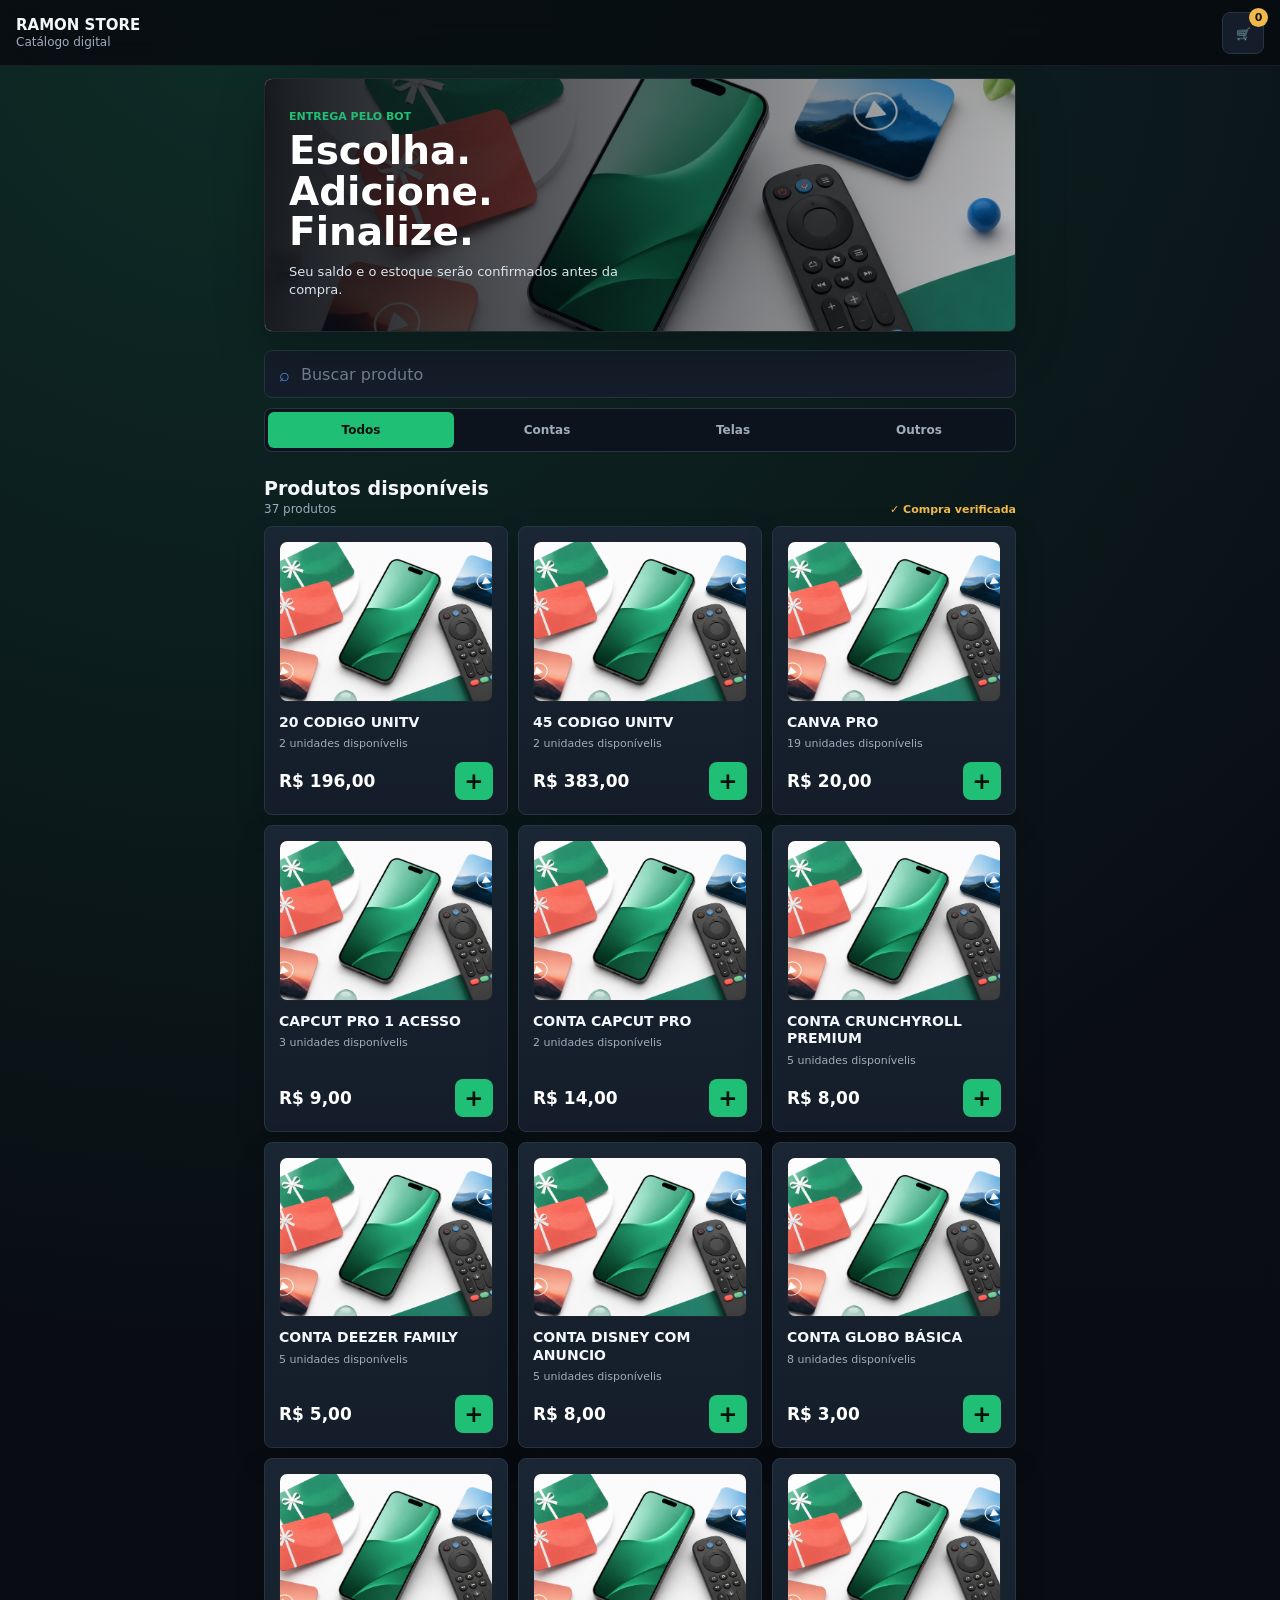
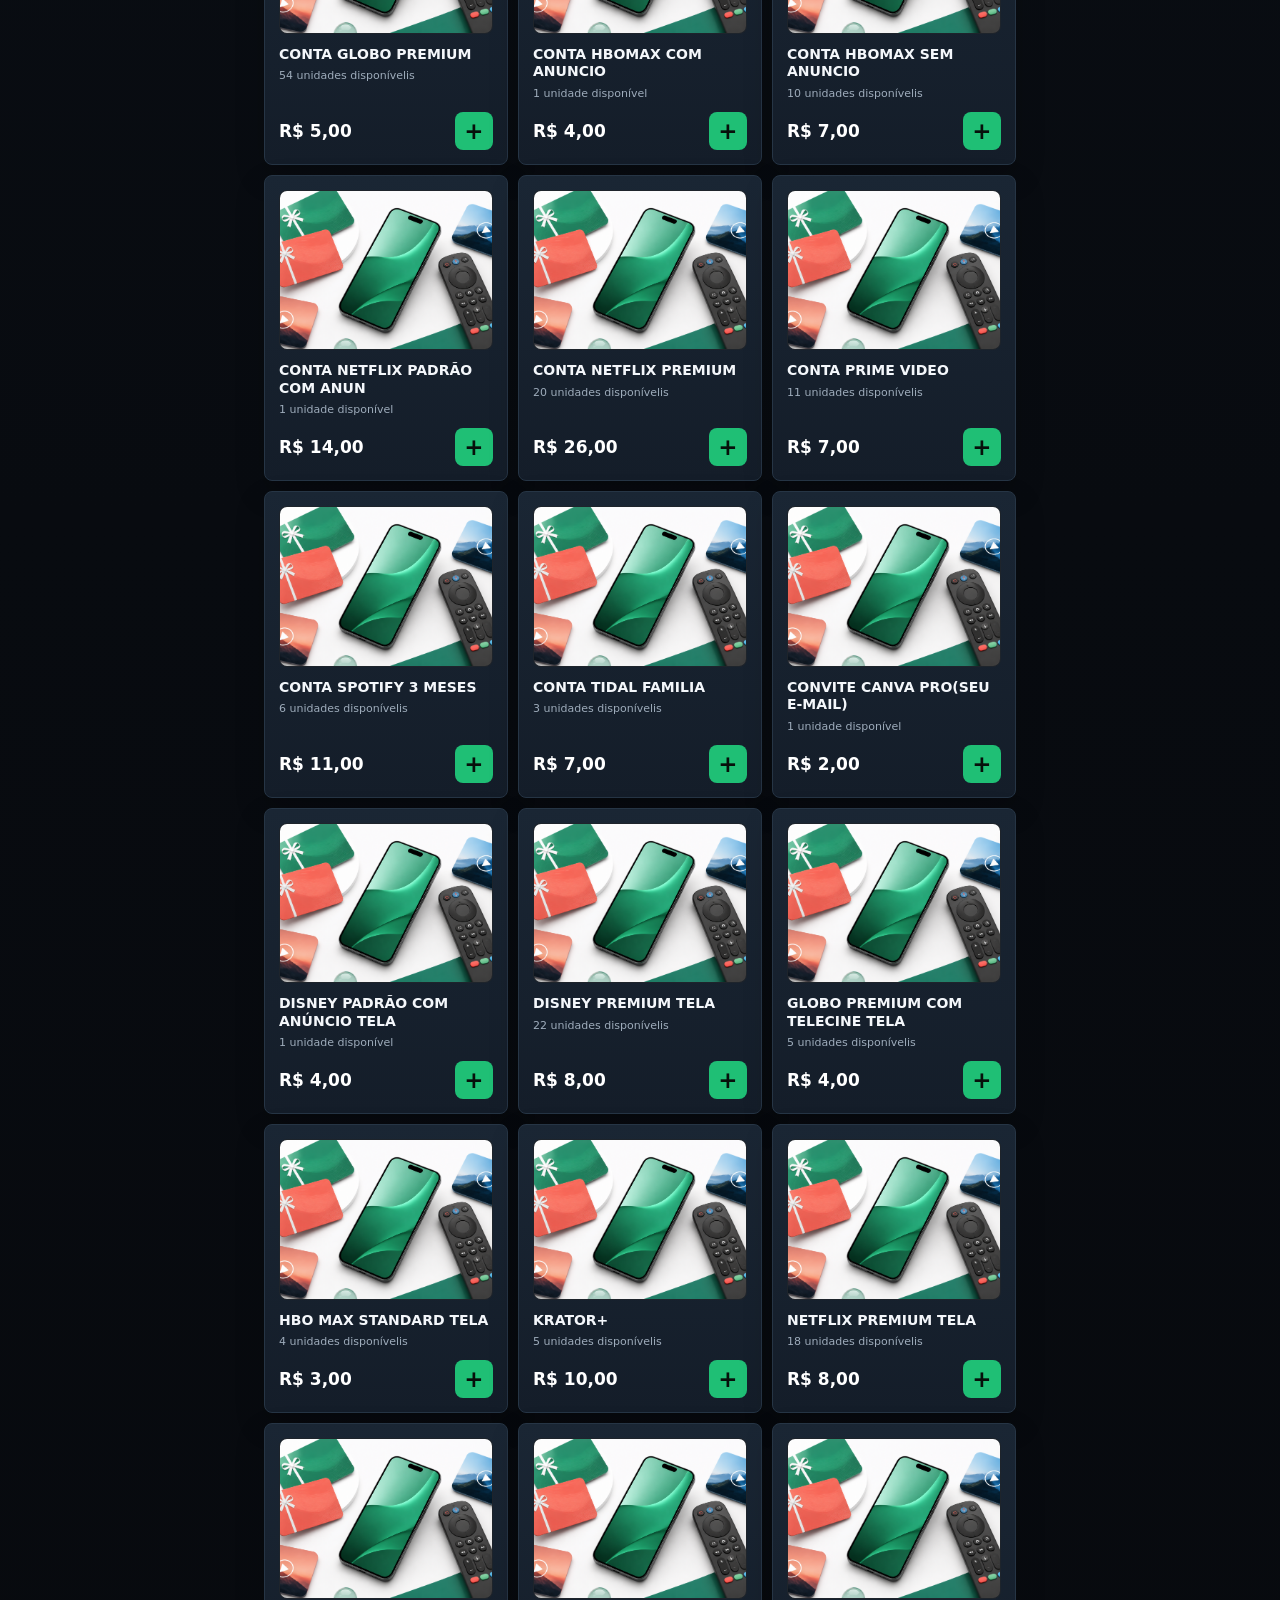
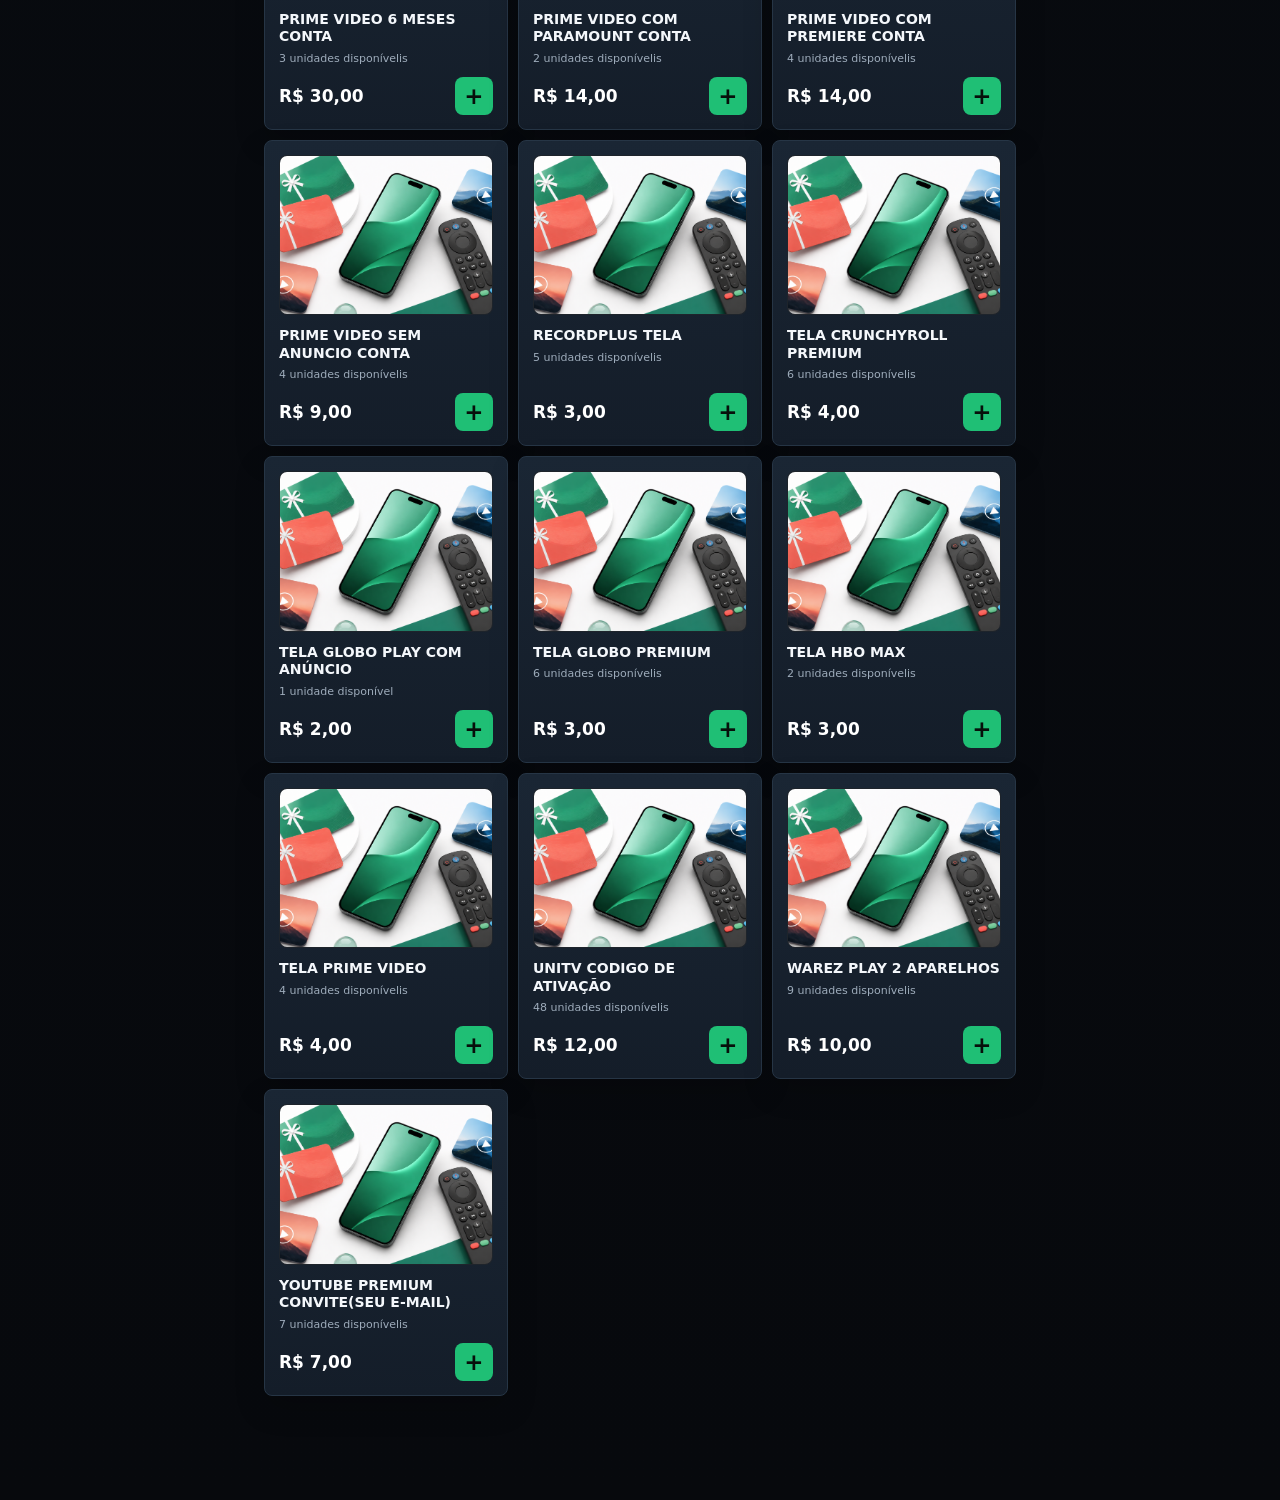
==== miniapp/index.html @ 96fb9763 "fix: sincronizar estoque web com banco de dados real do bot" ====
<!doctype html>
<html lang="pt-BR">
<head>
  <meta charset="utf-8">
  <meta name="viewport" content="width=device-width, initial-scale=1, viewport-fit=cover">
  <meta name="theme-color" content="#080b10">
  <title>Ramon Store</title>
  <link rel="stylesheet" href="styles.css?v=20260826-service-images">
  <script src="https://telegram.org/js/telegram-web-app.js"></script>
</head>
<body>
  <div class="site-backdrop" aria-hidden="true">
    <span></span>
    <span></span>
    <span></span>
  </div>
  <header class="topbar">
    <div>
      <strong>RAMON STORE</strong>
      <span>Catálogo digital</span>
    </div>
    <button class="cart-button" id="cartButton" type="button" aria-label="Abrir carrinho">
      <span aria-hidden="true">🛒</span>
      <b id="cartCount">0</b>
    </button>
  </header>

  <main>
    <section class="hero" aria-labelledby="heroTitle">
      <img src="assets/store-banner.png" alt="Celular, controle remoto e cartões digitais">
      <div class="hero-copy">
        <p>ENTREGA PELO BOT</p>
        <h1 id="heroTitle">Escolha. Adicione. Finalize.</h1>
        <span>Seu saldo e o estoque serão confirmados antes da compra.</span>
      </div>
    </section>

    <section class="tools" aria-label="Filtros do catálogo">
      <label class="search">
        <span aria-hidden="true">⌕</span>
        <input id="searchInput" type="search" placeholder="Buscar produto" autocomplete="off">
      </label>
      <div class="segments" id="segments">
        <button class="active" data-filter="todos" type="button">Todos</button>
        <button data-filter="conta" type="button">Contas</button>
        <button data-filter="tela" type="button">Telas</button>
        <button data-filter="outros" type="button">Outros</button>
      </div>
    </section>

    <section class="catalog-heading">
      <div>
        <h2>Produtos disponíveis</h2>
        <p id="resultCount"></p>
      </div>
      <span class="secure">✓ Compra verificada</span>
    </section>

    <section class="product-list" id="productList" aria-live="polite"></section>
  </main>

  <aside class="cart-sheet" id="cartSheet" aria-hidden="true">
    <button class="scrim" id="closeCart" type="button" aria-label="Fechar carrinho"></button>
    <section class="sheet-panel" aria-labelledby="cartTitle">
      <div class="sheet-handle"></div>
      <header>
        <div>
          <p>SEU PEDIDO</p>
          <h2 id="cartTitle">Carrinho</h2>
        </div>
        <button class="icon-button" id="closeCartIcon" type="button" aria-label="Fechar">×</button>
      </header>
      <div class="cart-items" id="cartItems"></div>
      <footer>
        <div class="total"><span>Total estimado</span><strong id="cartTotal">R$ 0,00</strong></div>
        <button class="checkout" id="checkoutButton" type="button">Enviar carrinho ao bot</button>
        <p>Preço, saldo e disponibilidade serão validados no Telegram.</p>
      </footer>
    </section>
  </aside>

  <div class="toast" id="toast" role="status"></div>
  <script src="app.js?v=20260826-service-images"></script>
</body>
</html>
---- miniapp/styles.css ----
:root {
  color-scheme: dark;
  --bg: #080b10;
  --surface: #141d29;
  --surface-2: #1a2634;
  --text: #f4f7fb;
  --muted: #9eacbb;
  --line: #263545;
  --green: #1fbf75;
  --green-dark: #13965a;
  --blue: #4d8fe8;
  --gold: #f0b949;
  font-family: Inter, ui-sans-serif, system-ui, -apple-system, BlinkMacSystemFont, "Segoe UI", sans-serif;
}

* { box-sizing: border-box; }
body {
  margin: 0;
  min-height: 100vh;
  background:
    radial-gradient(circle at 20% 0%, rgba(31, 191, 117, .16), transparent 28%),
    linear-gradient(180deg, #0b1017 0%, var(--bg) 45%, #07090d 100%);
  color: var(--text);
  letter-spacing: 0;
}
button, input { font: inherit; letter-spacing: 0; }
button { cursor: pointer; }

.topbar {
  position: sticky;
  top: 0;
  z-index: 10;
  height: 66px;
  padding: 10px 16px;
  display: flex;
  align-items: center;
  justify-content: space-between;
  background: rgba(8, 11, 16, .86);
  border-bottom: 1px solid rgba(255, 255, 255, .07);
  backdrop-filter: blur(14px);
}
.topbar div { display: grid; gap: 1px; }
.topbar strong { font-size: 15px; }
.topbar span { color: var(--muted); font-size: 12px; }
.cart-button, .icon-button {
  position: relative;
  width: 42px;
  height: 42px;
  border: 1px solid var(--line);
  border-radius: 8px;
  background: var(--surface);
  color: var(--text);
}
.cart-button b {
  position: absolute;
  top: -5px;
  right: -5px;
  min-width: 19px;
  height: 19px;
  padding: 0 5px;
  display: grid;
  place-items: center;
  border-radius: 10px;
  color: #10141a;
  background: var(--gold);
  font-size: 11px;
}

main { width: min(100%, 780px); margin: 0 auto; padding: 12px 14px 104px; }
.hero {
  position: relative;
  min-height: 220px;
  overflow: hidden;
  border: 1px solid rgba(255, 255, 255, .08);
  border-radius: 8px;
  background: #101722;
  box-shadow: 0 18px 50px rgba(0, 0, 0, .24);
}
.hero img { position: absolute; width: 100%; height: 100%; object-fit: cover; filter: saturate(1.06) contrast(1.05); }
.hero::after { content: ""; position: absolute; inset: 0; background: linear-gradient(90deg, rgba(5, 8, 13, .92), rgba(5, 8, 13, .28)); }
.hero-copy { position: relative; z-index: 1; width: min(74%, 430px); padding: 31px 24px; color: #fff; }
.hero-copy p, .sheet-panel header p {
  margin: 0 0 8px;
  color: var(--green);
  font-size: 11px;
  font-weight: 850;
}
.hero-copy h1 { margin: 0 0 10px; font-size: clamp(26px, 7vw, 39px); line-height: 1.04; }
.hero-copy span { display: block; color: #dbe4ed; font-size: 13px; line-height: 1.45; }

.tools { padding: 18px 0 10px; }
.search {
  height: 48px;
  display: flex;
  align-items: center;
  gap: 9px;
  padding: 0 14px;
  background: var(--surface);
  border: 1px solid var(--line);
  border-radius: 8px;
}
.search span { color: var(--blue); font-size: 18px; }
.search input { width: 100%; border: 0; outline: 0; color: var(--text); background: transparent; }
.search input::placeholder { color: #718092; }
.segments {
  display: grid;
  grid-template-columns: repeat(4, minmax(0, 1fr));
  margin-top: 10px;
  padding: 3px;
  border: 1px solid var(--line);
  border-radius: 8px;
  background: #0d131c;
}
.segments button {
  min-width: 0;
  min-height: 36px;
  padding: 8px 4px;
  border: 0;
  border-radius: 6px;
  color: var(--muted);
  background: transparent;
  font-size: 12px;
  font-weight: 750;
}
.segments button.active { color: #09100d; background: var(--green); }

.catalog-heading { display: flex; align-items: end; justify-content: space-between; gap: 12px; padding: 15px 0 10px; }
.catalog-heading h2 { margin: 0; font-size: 19px; }
.catalog-heading p { margin: 3px 0 0; color: var(--muted); font-size: 12px; }
.secure { flex: 0 0 auto; color: var(--gold); font-size: 11px; font-weight: 750; }
.product-list { display: grid; grid-template-columns: repeat(2, minmax(0, 1fr)); gap: 10px; }
.product {
  min-width: 0;
  min-height: 248px;
  display: flex;
  flex-direction: column;
  padding: 14px;
  border: 1px solid var(--line);
  border-radius: 8px;
  background: linear-gradient(180deg, var(--surface-2), var(--surface));
  box-shadow: 0 12px 30px rgba(0, 0, 0, .18);
}
.product-image {
  width: 100%;
  aspect-ratio: 4 / 3;
  display: block;
  object-fit: cover;
  border: 1px solid rgba(255, 255, 255, .08);
  border-radius: 8px;
  background: #0b1119;
  box-shadow: inset 0 0 0 1px rgba(255, 255, 255, .04);
}
.product h3 { margin: 12px 0 6px; overflow-wrap: anywhere; font-size: 14px; line-height: 1.25; }
.stock { margin: 0; color: var(--muted); font-size: 11px; }
.product-bottom { margin-top: auto; padding-top: 12px; display: flex; align-items: center; justify-content: space-between; gap: 8px; }
.price { color: #ffffff; font-size: 17px; }
.add-button {
  width: 38px;
  height: 38px;
  border: 0;
  border-radius: 8px;
  color: #07100b;
  background: var(--green);
  font-size: 23px;
  font-weight: 800;
}
.add-button:active, .checkout:active { background: var(--green-dark); }
.empty { grid-column: 1 / -1; padding: 44px 20px; text-align: center; color: var(--muted); }

.cart-sheet { position: fixed; inset: 0; z-index: 30; visibility: hidden; }
.cart-sheet.open { visibility: visible; }
.scrim { position: absolute; inset: 0; width: 100%; border: 0; background: rgba(0, 0, 0, .62); opacity: 0; transition: opacity .2s; }
.cart-sheet.open .scrim { opacity: 1; }
.sheet-panel {
  position: absolute;
  left: 0;
  right: 0;
  bottom: 0;
  max-height: 84vh;
  display: flex;
  flex-direction: column;
  border: 1px solid var(--line);
  border-bottom: 0;
  border-radius: 8px 8px 0 0;
  background: #101722;
  transform: translateY(100%);
  transition: transform .22s ease;
}
.cart-sheet.open .sheet-panel { transform: translateY(0); }
.sheet-handle { width: 42px; height: 4px; margin: 8px auto 2px; border-radius: 2px; background: #344456; }
.sheet-panel header { display: flex; align-items: center; justify-content: space-between; padding: 12px 16px; border-bottom: 1px solid var(--line); }
.sheet-panel h2 { margin: 0; font-size: 22px; }
.cart-items { overflow: auto; padding: 4px 16px; }
.cart-item { display: grid; grid-template-columns: 1fr auto; gap: 8px; padding: 13px 0; border-bottom: 1px solid var(--line); }
.cart-item strong { font-size: 13px; overflow-wrap: anywhere; }
.cart-item p { margin: 4px 0 0; color: var(--muted); font-size: 12px; }
.stepper { display: grid; grid-template-columns: 30px 26px 30px; align-items: center; text-align: center; }
.stepper button { height: 30px; border: 1px solid var(--line); color: var(--text); background: #0b1119; font-size: 17px; }
.sheet-panel footer { padding: 15px 16px calc(15px + env(safe-area-inset-bottom)); border-top: 1px solid var(--line); }
.total { display: flex; justify-content: space-between; margin-bottom: 12px; color: var(--muted); }
.total strong { color: var(--text); }
.checkout {
  width: 100%;
  min-height: 49px;
  border: 0;
  border-radius: 8px;
  color: #07100b;
  background: var(--green);
  font-weight: 850;
}
.checkout:disabled { cursor: default; color: #74808d; background: #253241; }
.sheet-panel footer p { margin: 8px 0 0; color: var(--muted); text-align: center; font-size: 10px; }
.toast {
  position: fixed;
  z-index: 50;
  left: 50%;
  bottom: 20px;
  max-width: calc(100% - 28px);
  padding: 10px 14px;
  border: 1px solid var(--line);
  border-radius: 8px;
  color: var(--text);
  background: #121a25;
  opacity: 0;
  transform: translate(-50%, 12px);
  pointer-events: none;
  transition: .2s;
  font-size: 12px;
  box-shadow: 0 18px 40px rgba(0, 0, 0, .35);
}
.toast.show { opacity: 1; transform: translate(-50%, 0); }

@media (max-width: 380px) {
  .hero-copy { width: 82%; padding: 26px 18px; }
  .catalog-heading { align-items: start; flex-direction: column; gap: 4px; }
}

@media (min-width: 620px) {
  .product-list { grid-template-columns: repeat(3, minmax(0, 1fr)); }
  .sheet-panel { left: 50%; right: auto; width: min(520px, 100%); transform: translate(-50%, 100%); }
  .cart-sheet.open .sheet-panel { transform: translate(-50%, 0); }
}
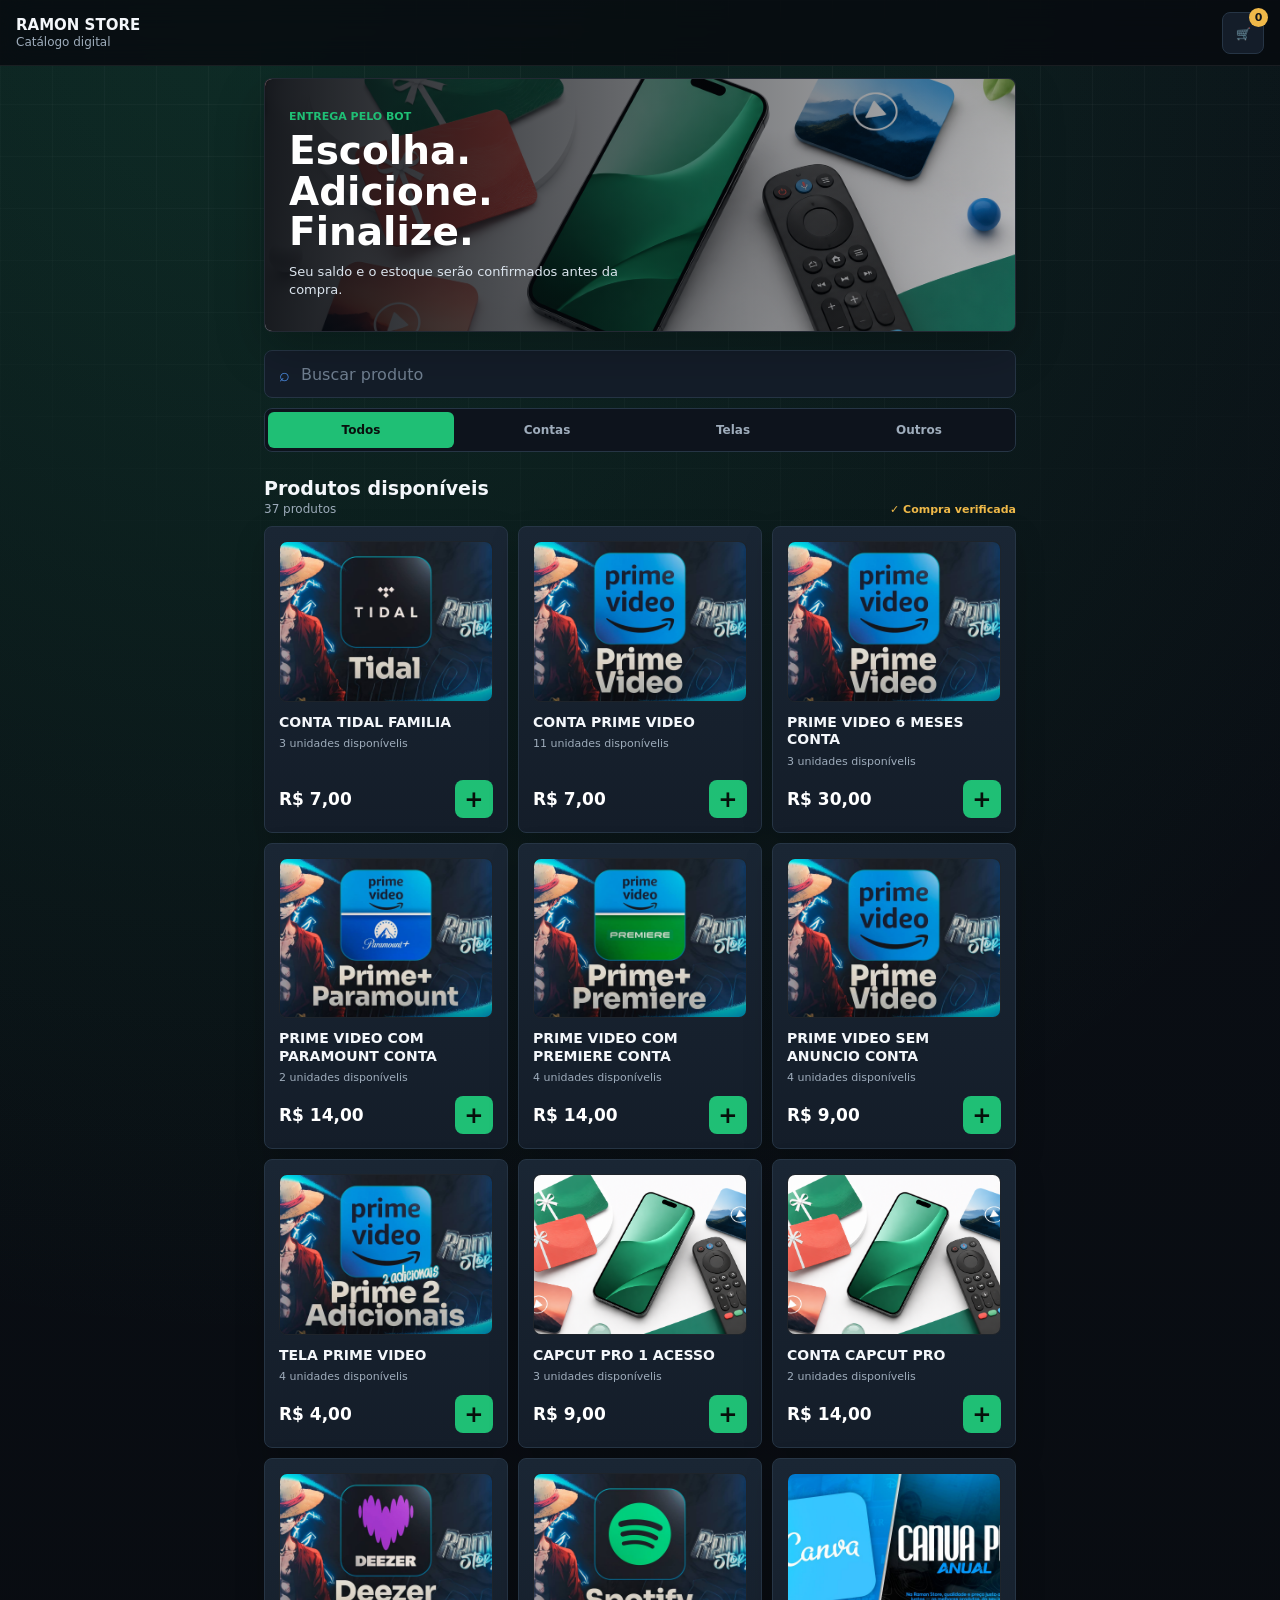
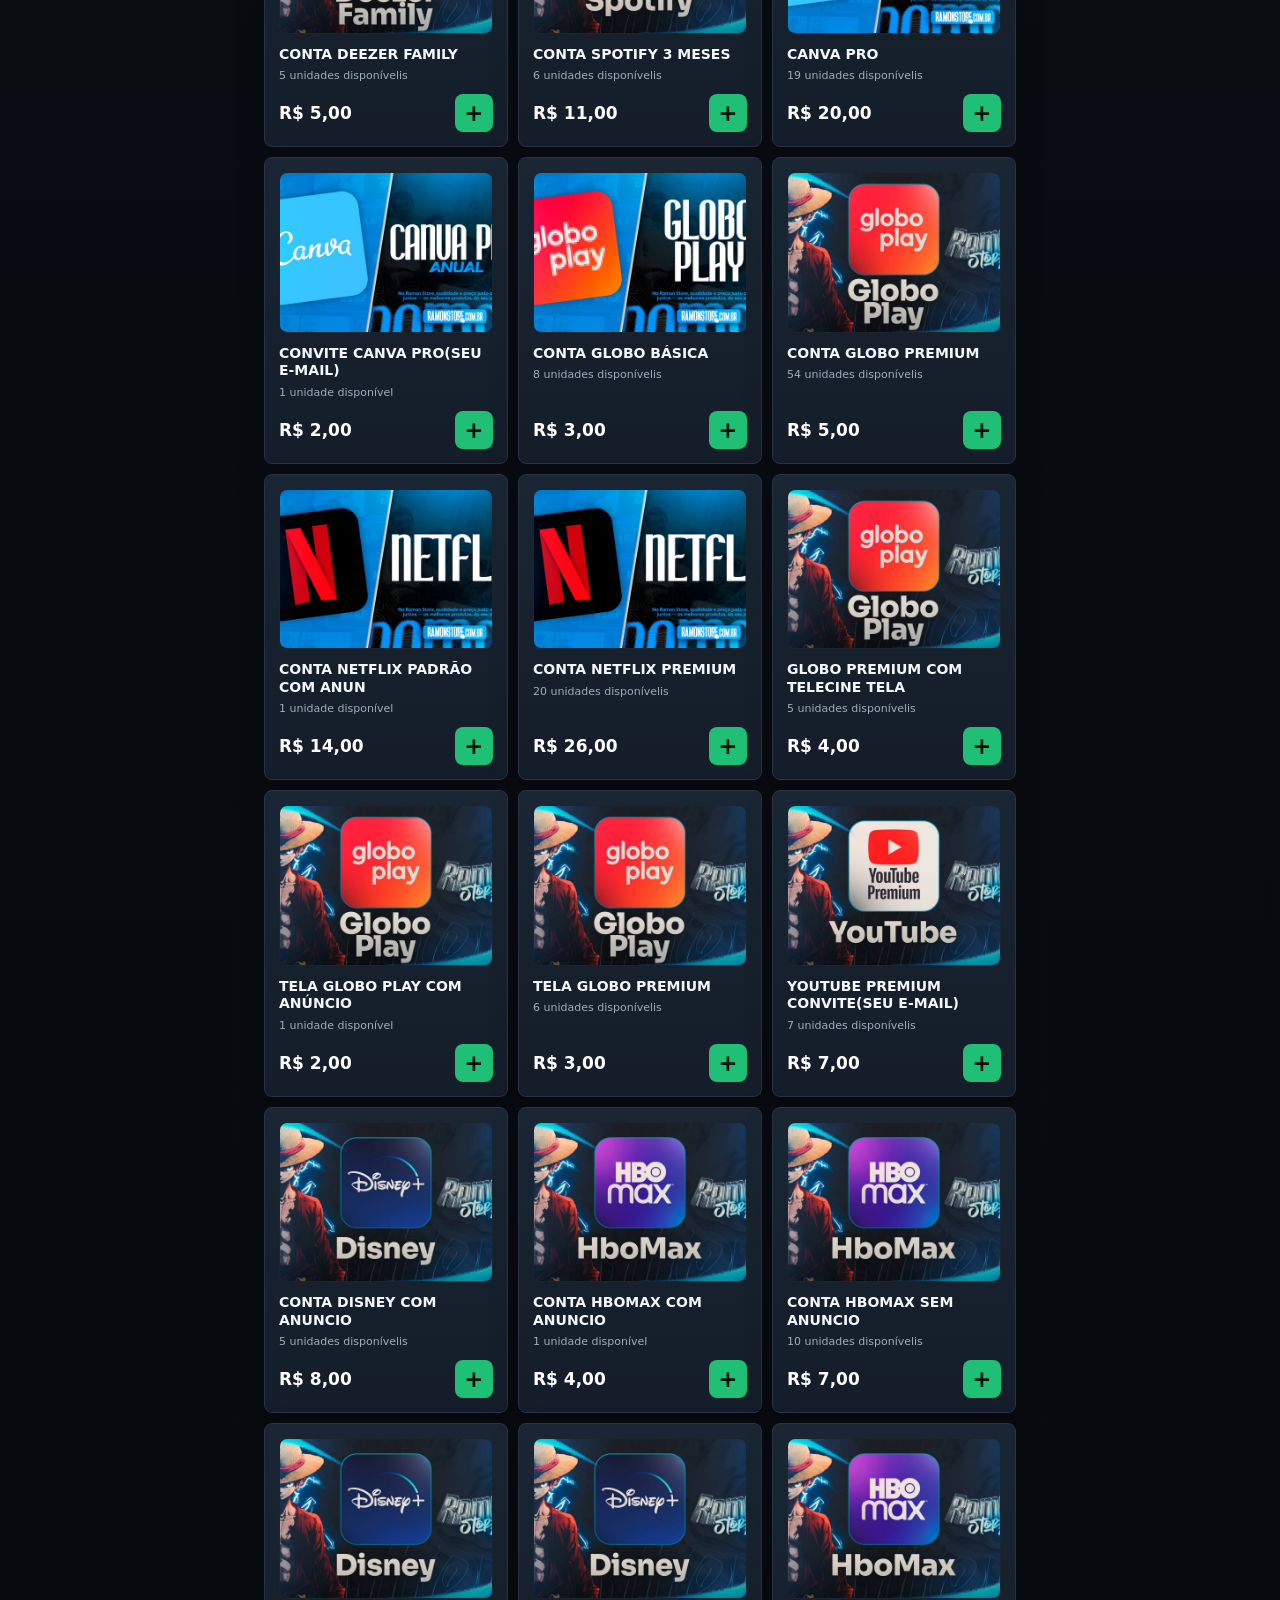
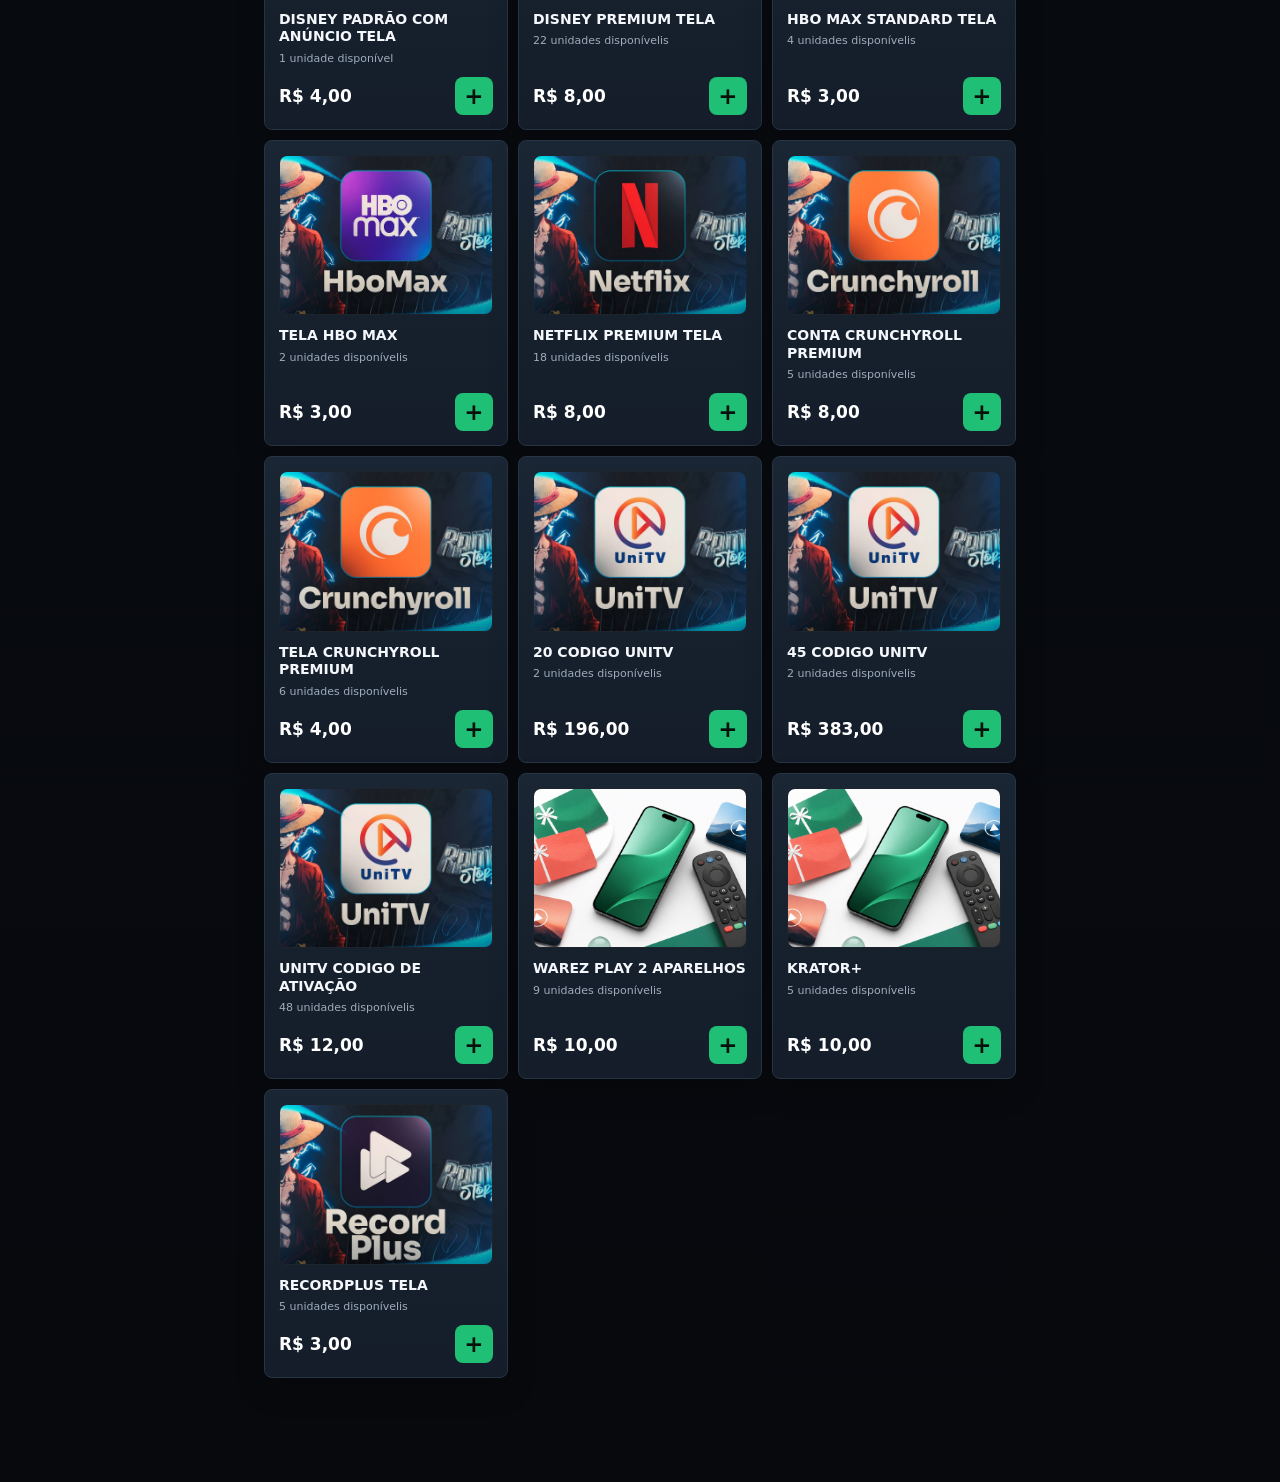
==== commit 10d5c189: "feat: fundo com grade de linhas + efeito de neve animada" ====
--- a/miniapp/index.html
+++ b/miniapp/index.html
@@ -5,15 +5,14 @@
   <meta name="viewport" content="width=device-width, initial-scale=1, viewport-fit=cover">
   <meta name="theme-color" content="#080b10">
   <title>Ramon Store</title>
-  <link rel="stylesheet" href="styles.css?v=20260826-service-images">
+  <link rel="stylesheet" href="styles.css?v=20260825-snow">
   <script src="https://telegram.org/js/telegram-web-app.js"></script>
 </head>
 <body>
-  <div class="site-backdrop" aria-hidden="true">
-    <span></span>
-    <span></span>
-    <span></span>
-  </div>
+  <!-- grade de linhas estilo SquareCloud -->
+  <div class="grid-bg" aria-hidden="true"></div>
+  <!-- neve animada -->
+  <canvas id="snow-canvas" aria-hidden="true"></canvas>
   <header class="topbar">
     <div>
       <strong>RAMON STORE</strong>
@@ -80,6 +79,74 @@
   </aside>
 
   <div class="toast" id="toast" role="status"></div>
-  <script src="app.js?v=20260826-service-images"></script>
+  <script src="app.js?v=20260825-snow"></script>
+  <script>
+    /* ── Neve animada ── */
+    (function () {
+      const canvas = document.getElementById('snow-canvas');
+      const ctx    = canvas.getContext('2d');
+      let W, H, flakes = [];
+      const COUNT = 120;
+
+      function resize() {
+        W = canvas.width  = window.innerWidth;
+        H = canvas.height = window.innerHeight;
+      }
+
+      function randomFlake() {
+        return {
+          x:       Math.random() * W,
+          y:       Math.random() * H - H,
+          r:       Math.random() * 2.2 + 0.8,   /* raio 0.8–3 px  */
+          speed:   Math.random() * 0.8 + 0.3,   /* velocidade de queda */
+          drift:   (Math.random() - 0.5) * 0.4, /* balanço lateral */
+          opacity: Math.random() * 0.55 + 0.15, /* levemente transparente */
+          angle:   Math.random() * Math.PI * 2,
+          angleV:  (Math.random() - 0.5) * 0.01
+        };
+      }
+
+      function init() {
+        resize();
+        flakes = Array.from({ length: COUNT }, randomFlake);
+        /* distribui pelo ecrã logo de início */
+        flakes.forEach(f => { f.y = Math.random() * H; });
+      }
+
+      function draw() {
+        ctx.clearRect(0, 0, W, H);
+        for (const f of flakes) {
+          ctx.save();
+          ctx.globalAlpha = f.opacity;
+          ctx.beginPath();
+          ctx.arc(f.x, f.y, f.r, 0, Math.PI * 2);
+          ctx.fillStyle = '#ffffff';
+          ctx.shadowColor = '#7dd3b8';
+          ctx.shadowBlur  = 4;
+          ctx.fill();
+          ctx.restore();
+
+          /* movimento */
+          f.angle += f.angleV;
+          f.x     += f.drift + Math.sin(f.angle) * 0.3;
+          f.y     += f.speed;
+
+          /* reaparecer no topo quando sair pela base */
+          if (f.y > H + 10) {
+            f.y = -10;
+            f.x = Math.random() * W;
+          }
+          /* wrap lateral */
+          if (f.x > W + 10) f.x = -10;
+          if (f.x < -10)    f.x =  W + 10;
+        }
+        requestAnimationFrame(draw);
+      }
+
+      window.addEventListener('resize', resize);
+      init();
+      draw();
+    })();
+  </script>
 </body>
 </html>
--- a/miniapp/styles.css
+++ b/miniapp/styles.css
@@ -22,7 +22,36 @@
     linear-gradient(180deg, #0b1017 0%, var(--bg) 45%, #07090d 100%);
   color: var(--text);
   letter-spacing: 0;
-}
+  overflow-x: hidden;
+}
+
+/* ── Grade estilo SquareCloud ── */
+.grid-bg {
+  position: fixed;
+  inset: 0;
+  z-index: 0;
+  pointer-events: none;
+  overflow: hidden;
+  background-image:
+    linear-gradient(rgba(255,255,255,.04) 1px, transparent 1px),
+    linear-gradient(90deg, rgba(255,255,255,.04) 1px, transparent 1px);
+  background-size: 52px 52px;
+  mask-image: radial-gradient(ellipse 80% 80% at 50% 0%, black 30%, transparent 100%);
+  -webkit-mask-image: radial-gradient(ellipse 80% 80% at 50% 0%, black 30%, transparent 100%);
+}
+
+/* ── Canvas da neve ── */
+#snow-canvas {
+  position: fixed;
+  inset: 0;
+  z-index: 1;
+  pointer-events: none;
+  width: 100%;
+  height: 100%;
+}
+
+/* garante que o conteúdo fique acima */
+.topbar, main, .cart-sheet, .toast { position: relative; z-index: 2; }
 button, input { font: inherit; letter-spacing: 0; }
 button { cursor: pointer; }
 
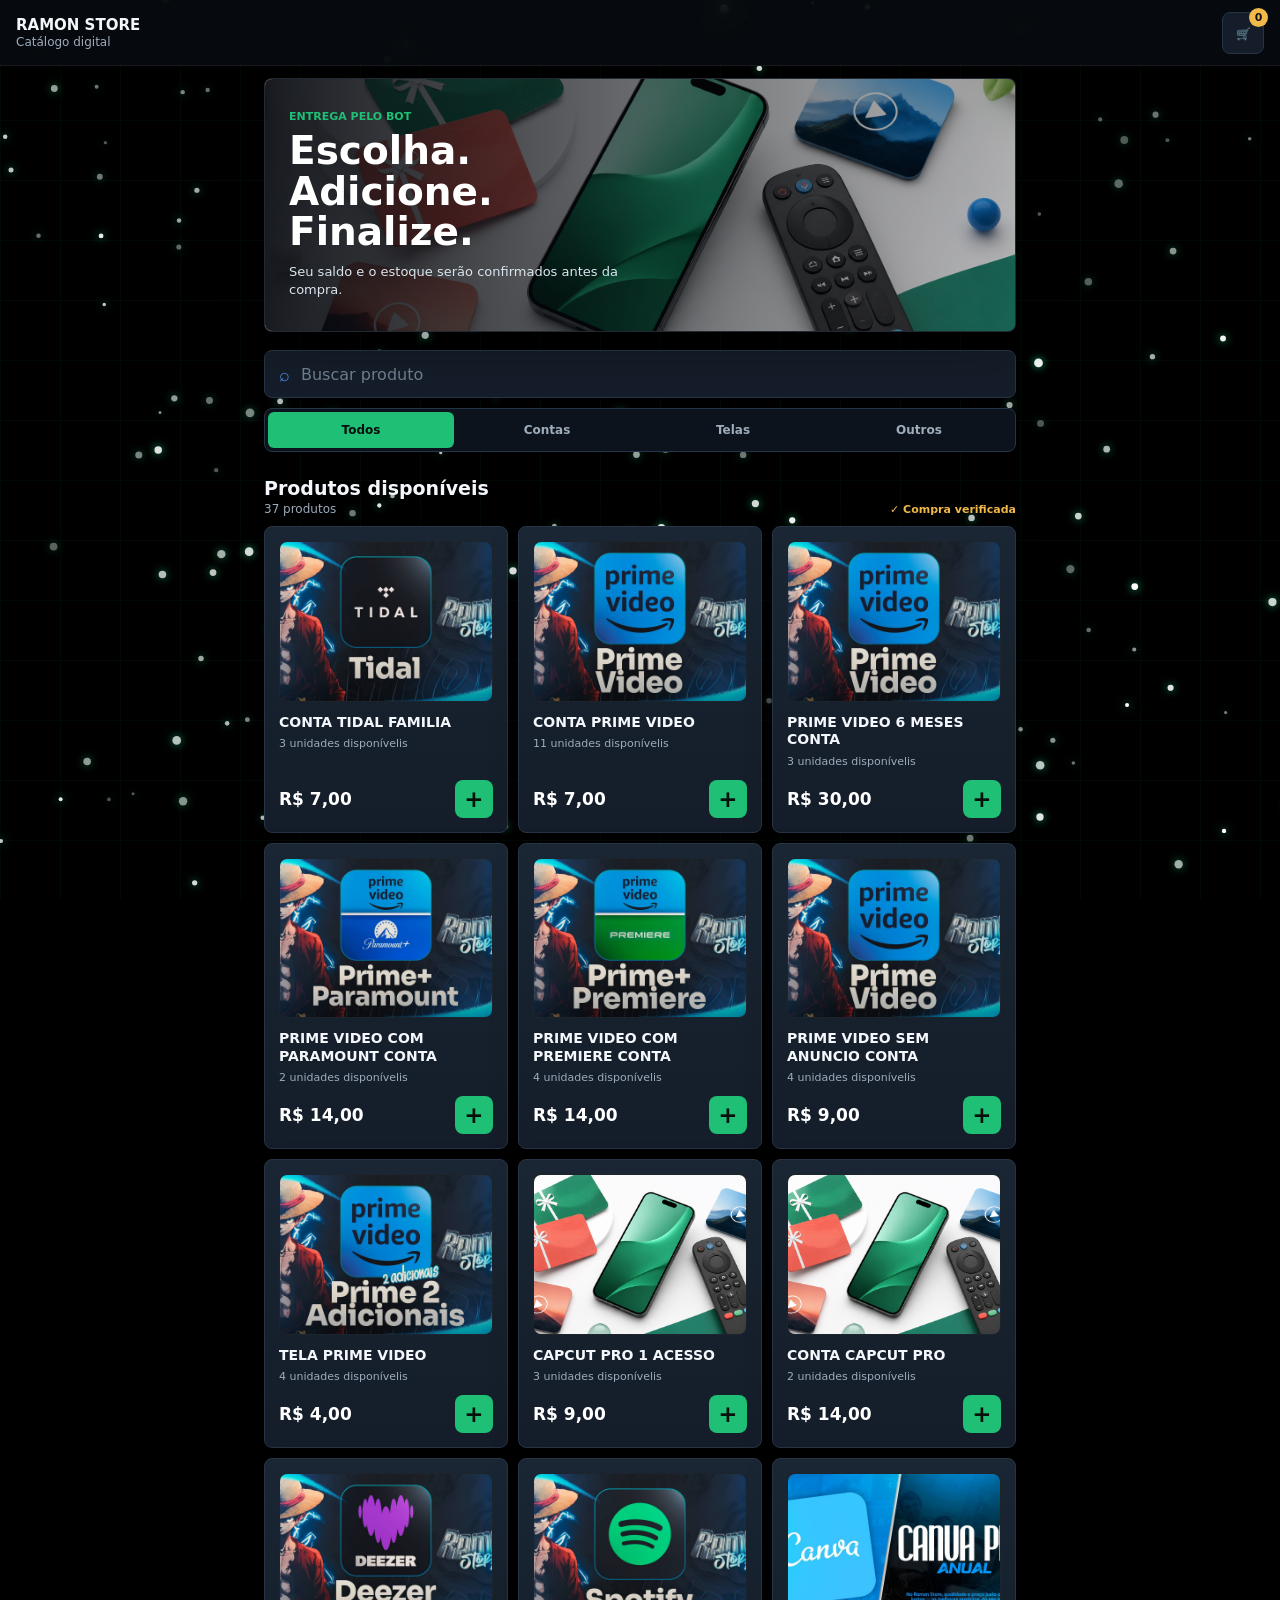
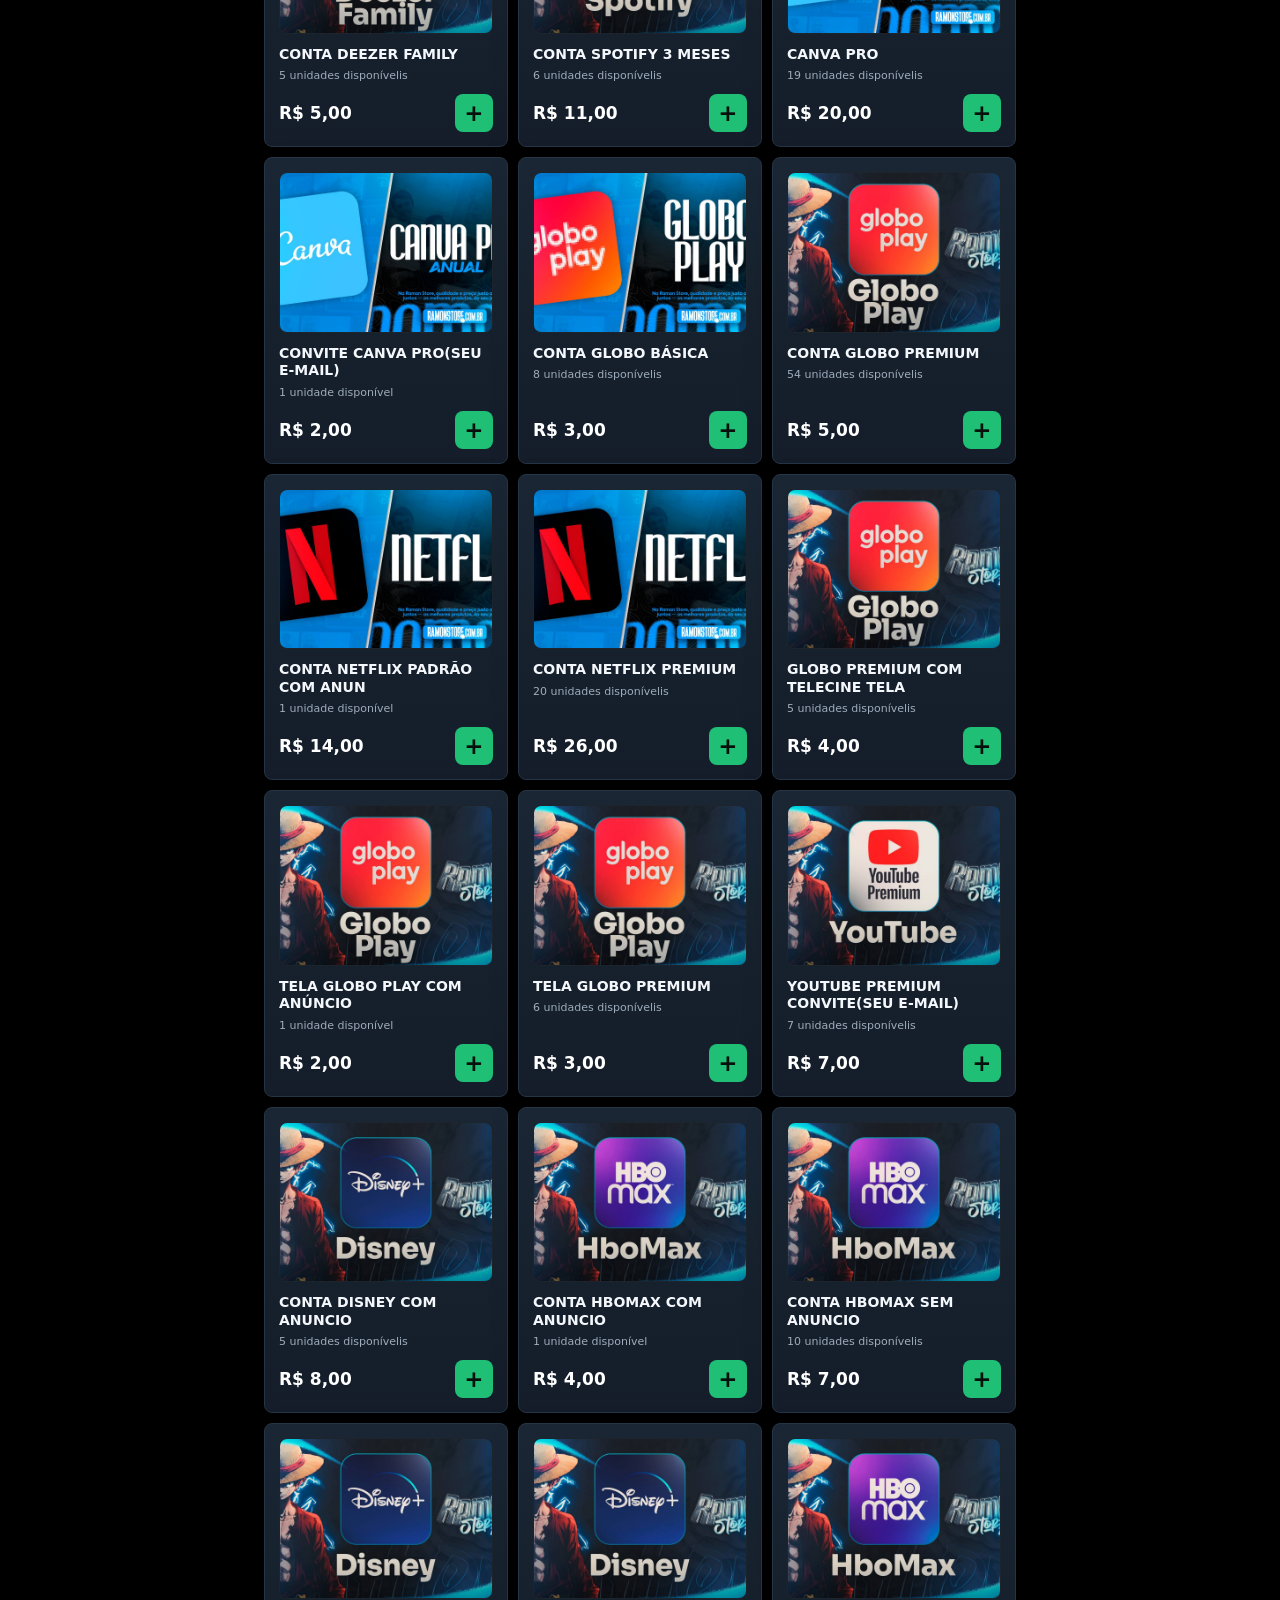
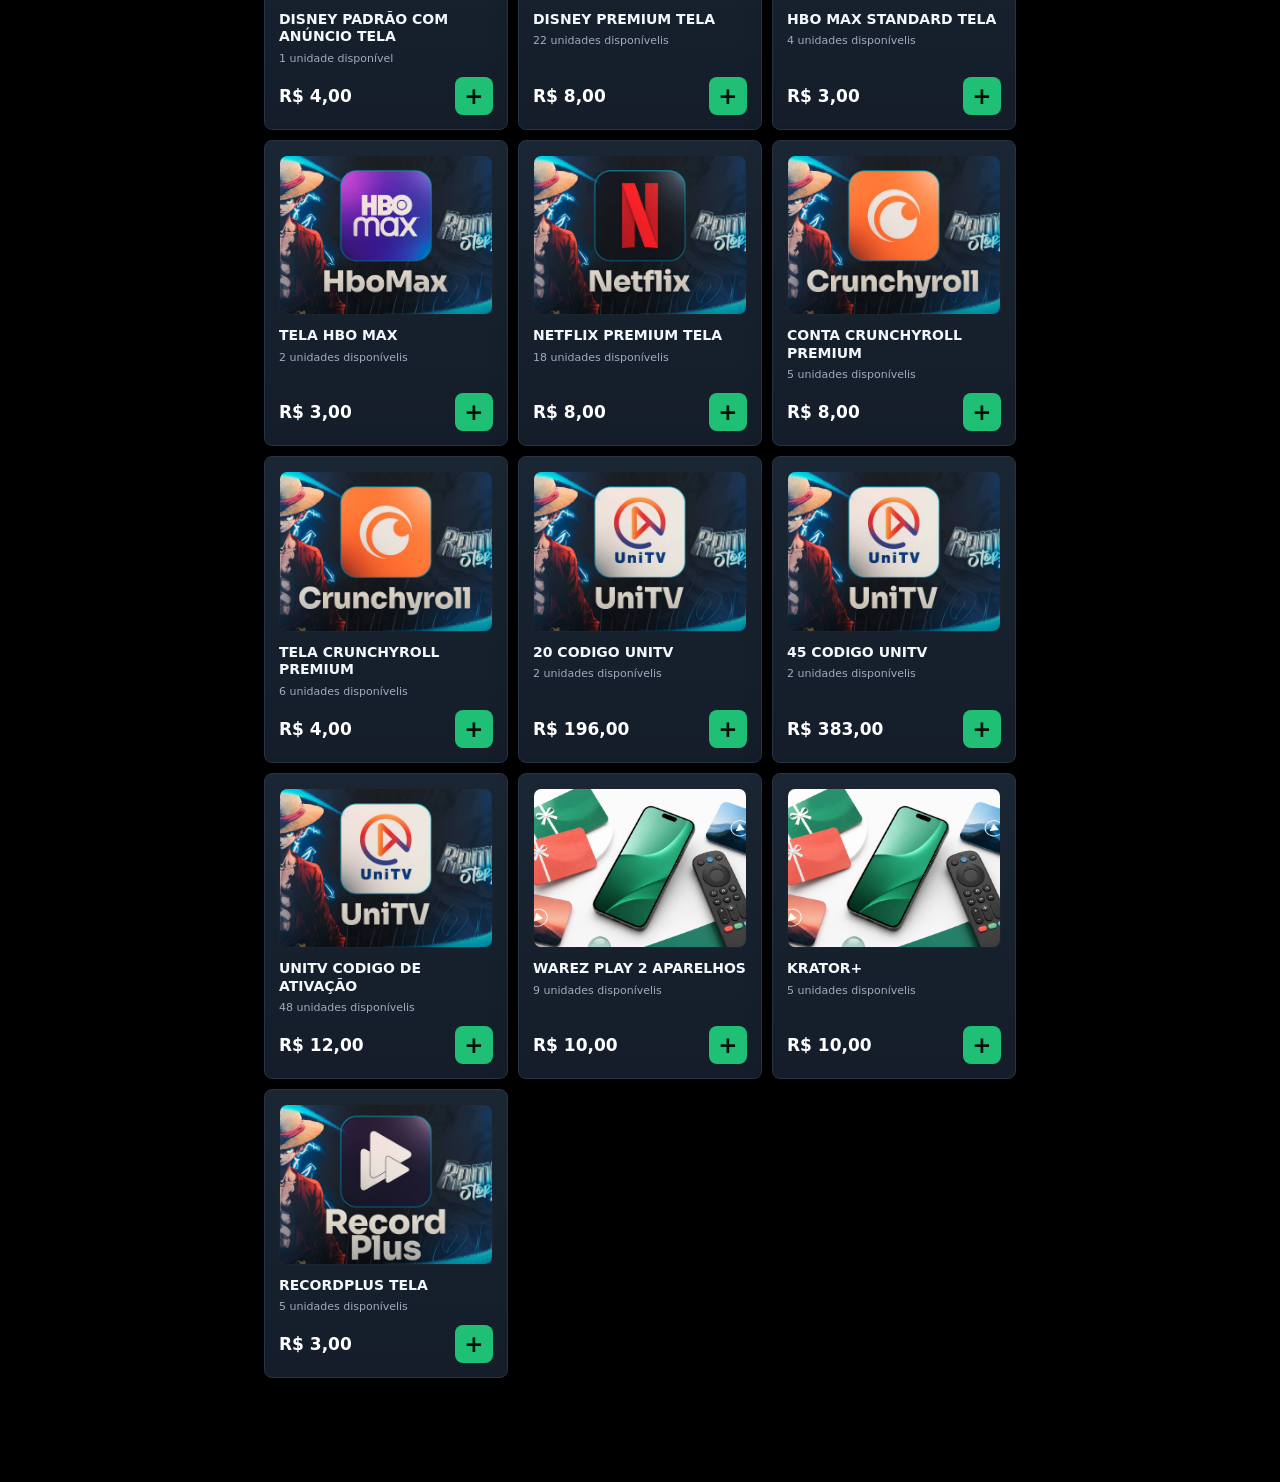
==== commit dcbef98f: "fix: fundo preto + grade verde visivel + neve intensa e visivel" ====
--- a/miniapp/index.html
+++ b/miniapp/index.html
@@ -5,7 +5,7 @@
   <meta name="viewport" content="width=device-width, initial-scale=1, viewport-fit=cover">
   <meta name="theme-color" content="#080b10">
   <title>Ramon Store</title>
-  <link rel="stylesheet" href="styles.css?v=20260825-snow">
+  <link rel="stylesheet" href="styles.css?v=20260825-snow-v2">
   <script src="https://telegram.org/js/telegram-web-app.js"></script>
 </head>
 <body>
@@ -79,14 +79,15 @@
   </aside>
 
   <div class="toast" id="toast" role="status"></div>
-  <script src="app.js?v=20260825-snow"></script>
+  <script src="app.js?v=20260825-snow-v2"></script>
   <script>
     /* ── Neve animada ── */
     (function () {
       const canvas = document.getElementById('snow-canvas');
-      const ctx    = canvas.getContext('2d');
+      if (!canvas) return;
+      const ctx = canvas.getContext('2d');
       let W, H, flakes = [];
-      const COUNT = 120;
+      const COUNT = 200; // mais flocos
 
       function resize() {
         W = canvas.width  = window.innerWidth;
@@ -97,19 +98,18 @@
         return {
           x:       Math.random() * W,
           y:       Math.random() * H - H,
-          r:       Math.random() * 2.2 + 0.8,   /* raio 0.8–3 px  */
-          speed:   Math.random() * 0.8 + 0.3,   /* velocidade de queda */
-          drift:   (Math.random() - 0.5) * 0.4, /* balanço lateral */
-          opacity: Math.random() * 0.55 + 0.15, /* levemente transparente */
+          r:       Math.random() * 3 + 1.5,     /* flocos maiores: 1.5-4.5px */
+          speed:   Math.random() * 1.2 + 0.5,   /* mais rápido */
+          drift:   (Math.random() - 0.5) * 0.6,
+          opacity: Math.random() * 0.7 + 0.3,   /* mais visíveis */
           angle:   Math.random() * Math.PI * 2,
-          angleV:  (Math.random() - 0.5) * 0.01
+          angleV:  (Math.random() - 0.5) * 0.015
         };
       }
 
       function init() {
         resize();
         flakes = Array.from({ length: COUNT }, randomFlake);
-        /* distribui pelo ecrã logo de início */
         flakes.forEach(f => { f.y = Math.random() * H; });
       }
 
@@ -121,22 +121,19 @@
           ctx.beginPath();
           ctx.arc(f.x, f.y, f.r, 0, Math.PI * 2);
           ctx.fillStyle = '#ffffff';
-          ctx.shadowColor = '#7dd3b8';
-          ctx.shadowBlur  = 4;
+          ctx.shadowColor = '#1fbf75'; /* verde da paleta */
+          ctx.shadowBlur  = 8;
           ctx.fill();
           ctx.restore();
 
-          /* movimento */
           f.angle += f.angleV;
-          f.x     += f.drift + Math.sin(f.angle) * 0.3;
+          f.x     += f.drift + Math.sin(f.angle) * 0.5;
           f.y     += f.speed;
 
-          /* reaparecer no topo quando sair pela base */
           if (f.y > H + 10) {
             f.y = -10;
             f.x = Math.random() * W;
           }
-          /* wrap lateral */
           if (f.x > W + 10) f.x = -10;
           if (f.x < -10)    f.x =  W + 10;
         }
--- a/miniapp/styles.css
+++ b/miniapp/styles.css
@@ -17,9 +17,7 @@
 body {
   margin: 0;
   min-height: 100vh;
-  background:
-    radial-gradient(circle at 20% 0%, rgba(31, 191, 117, .16), transparent 28%),
-    linear-gradient(180deg, #0b1017 0%, var(--bg) 45%, #07090d 100%);
+  background: #000000;  /* fundo totalmente preto */
   color: var(--text);
   letter-spacing: 0;
   overflow-x: hidden;
@@ -32,12 +30,12 @@
   z-index: 0;
   pointer-events: none;
   overflow: hidden;
+  background-color: #000000;
   background-image:
-    linear-gradient(rgba(255,255,255,.04) 1px, transparent 1px),
-    linear-gradient(90deg, rgba(255,255,255,.04) 1px, transparent 1px);
-  background-size: 52px 52px;
-  mask-image: radial-gradient(ellipse 80% 80% at 50% 0%, black 30%, transparent 100%);
-  -webkit-mask-image: radial-gradient(ellipse 80% 80% at 50% 0%, black 30%, transparent 100%);
+    linear-gradient(rgba(31, 191, 117, .08) 1px, transparent 1px),
+    linear-gradient(90deg, rgba(31, 191, 117, .08) 1px, transparent 1px);
+  background-size: 60px 60px;
+  opacity: 0.6;
 }
 
 /* ── Canvas da neve ── */
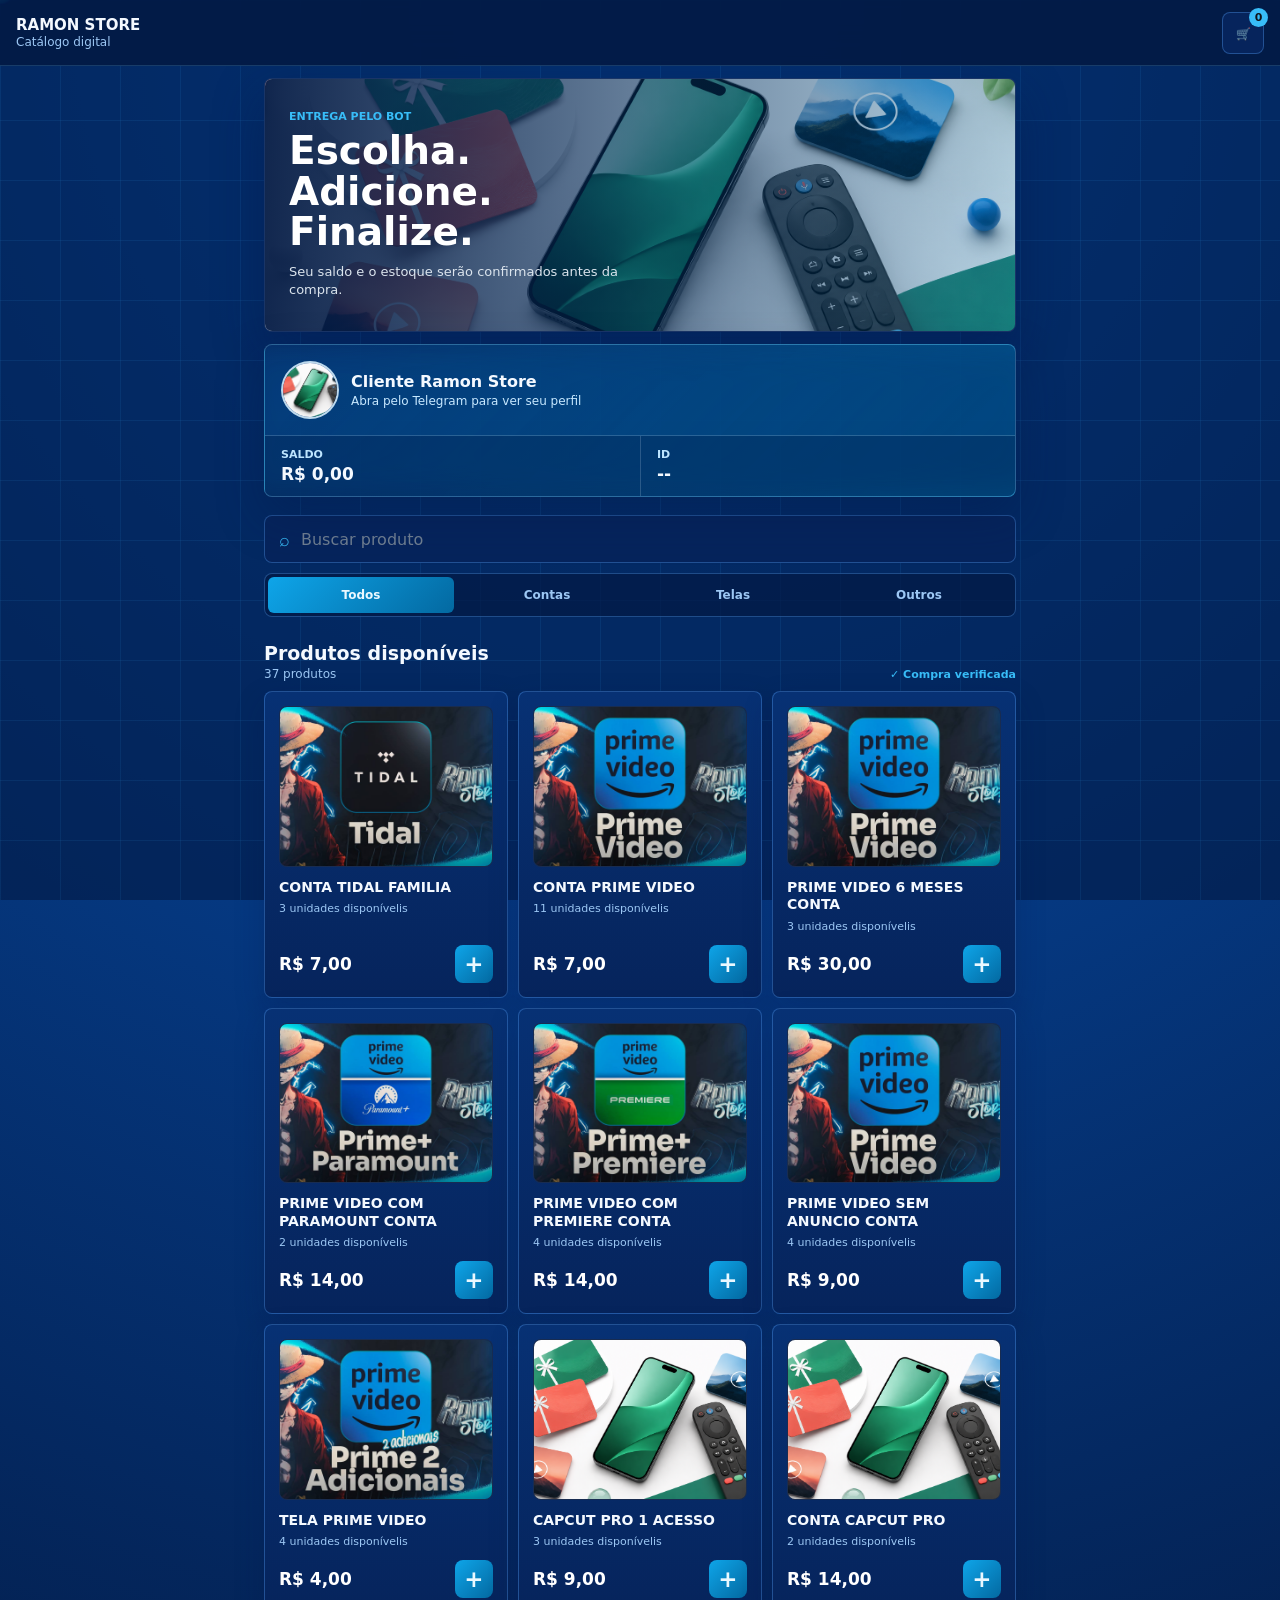
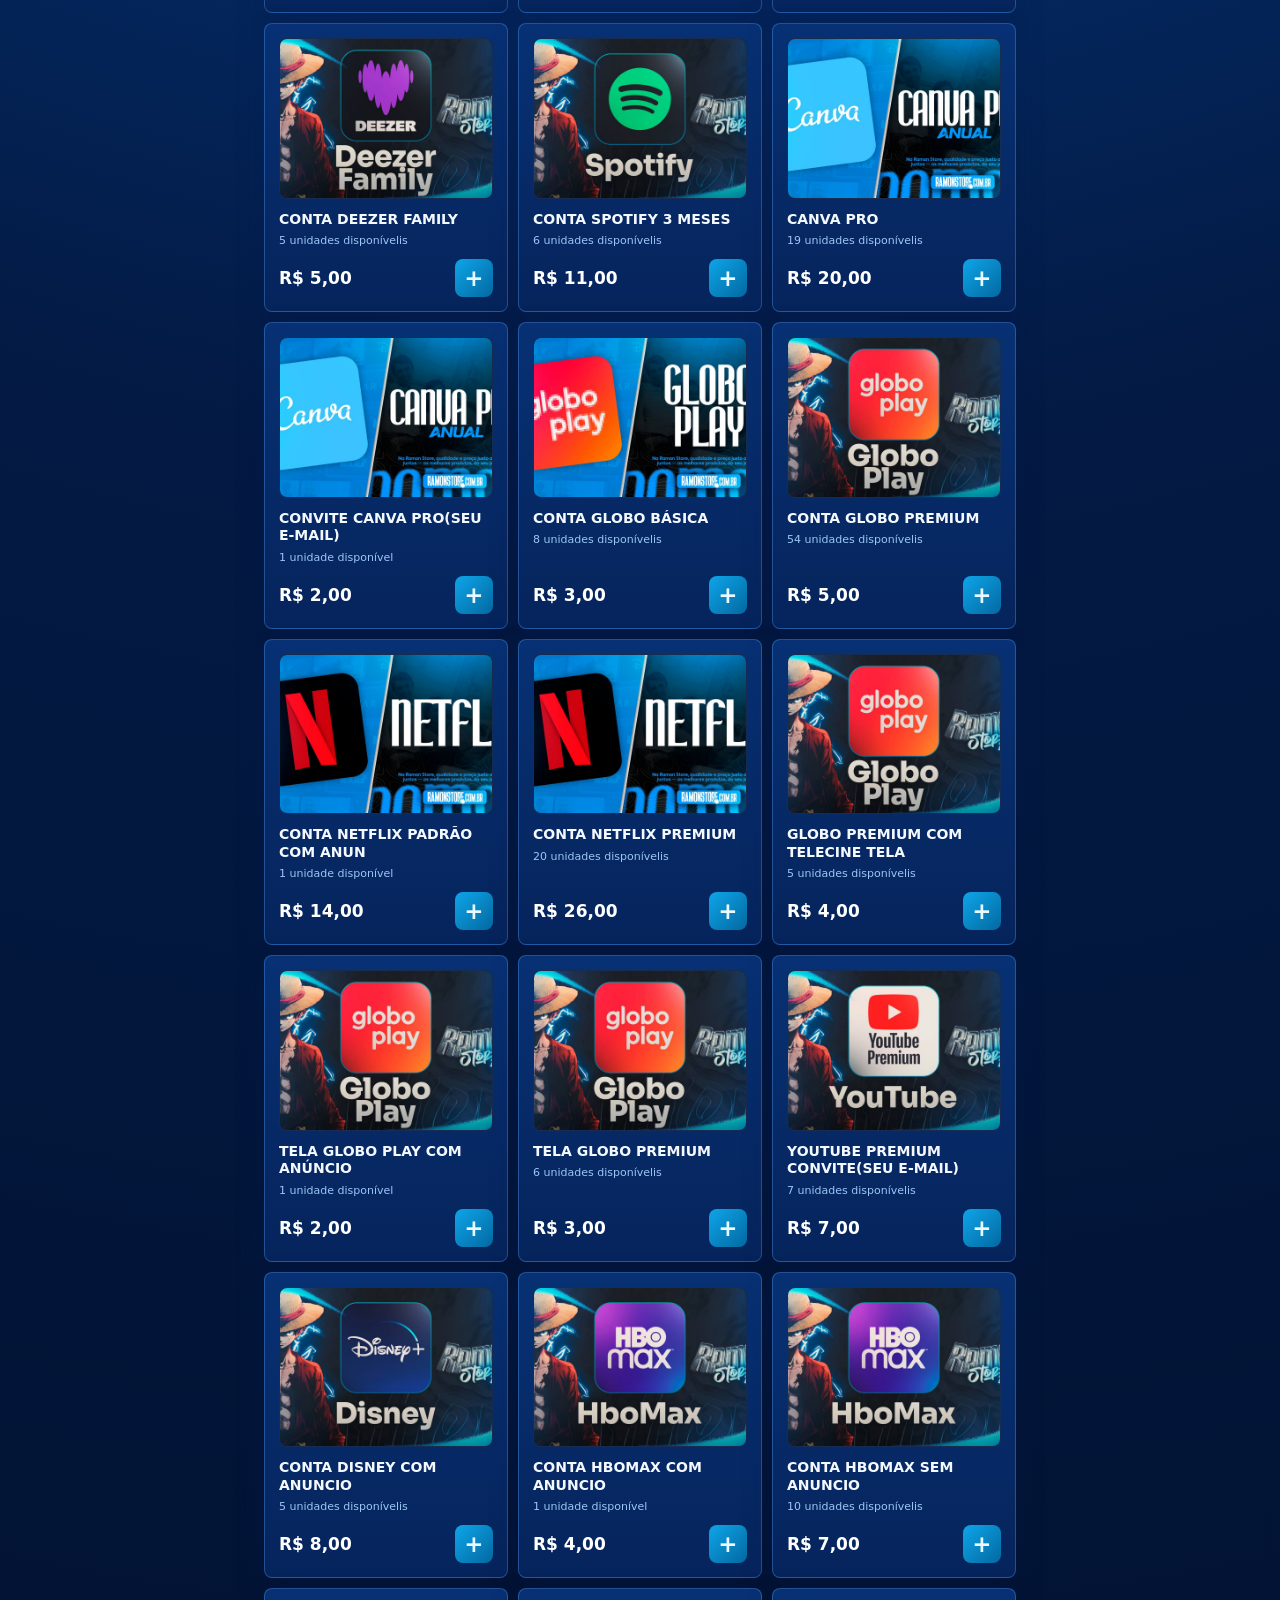
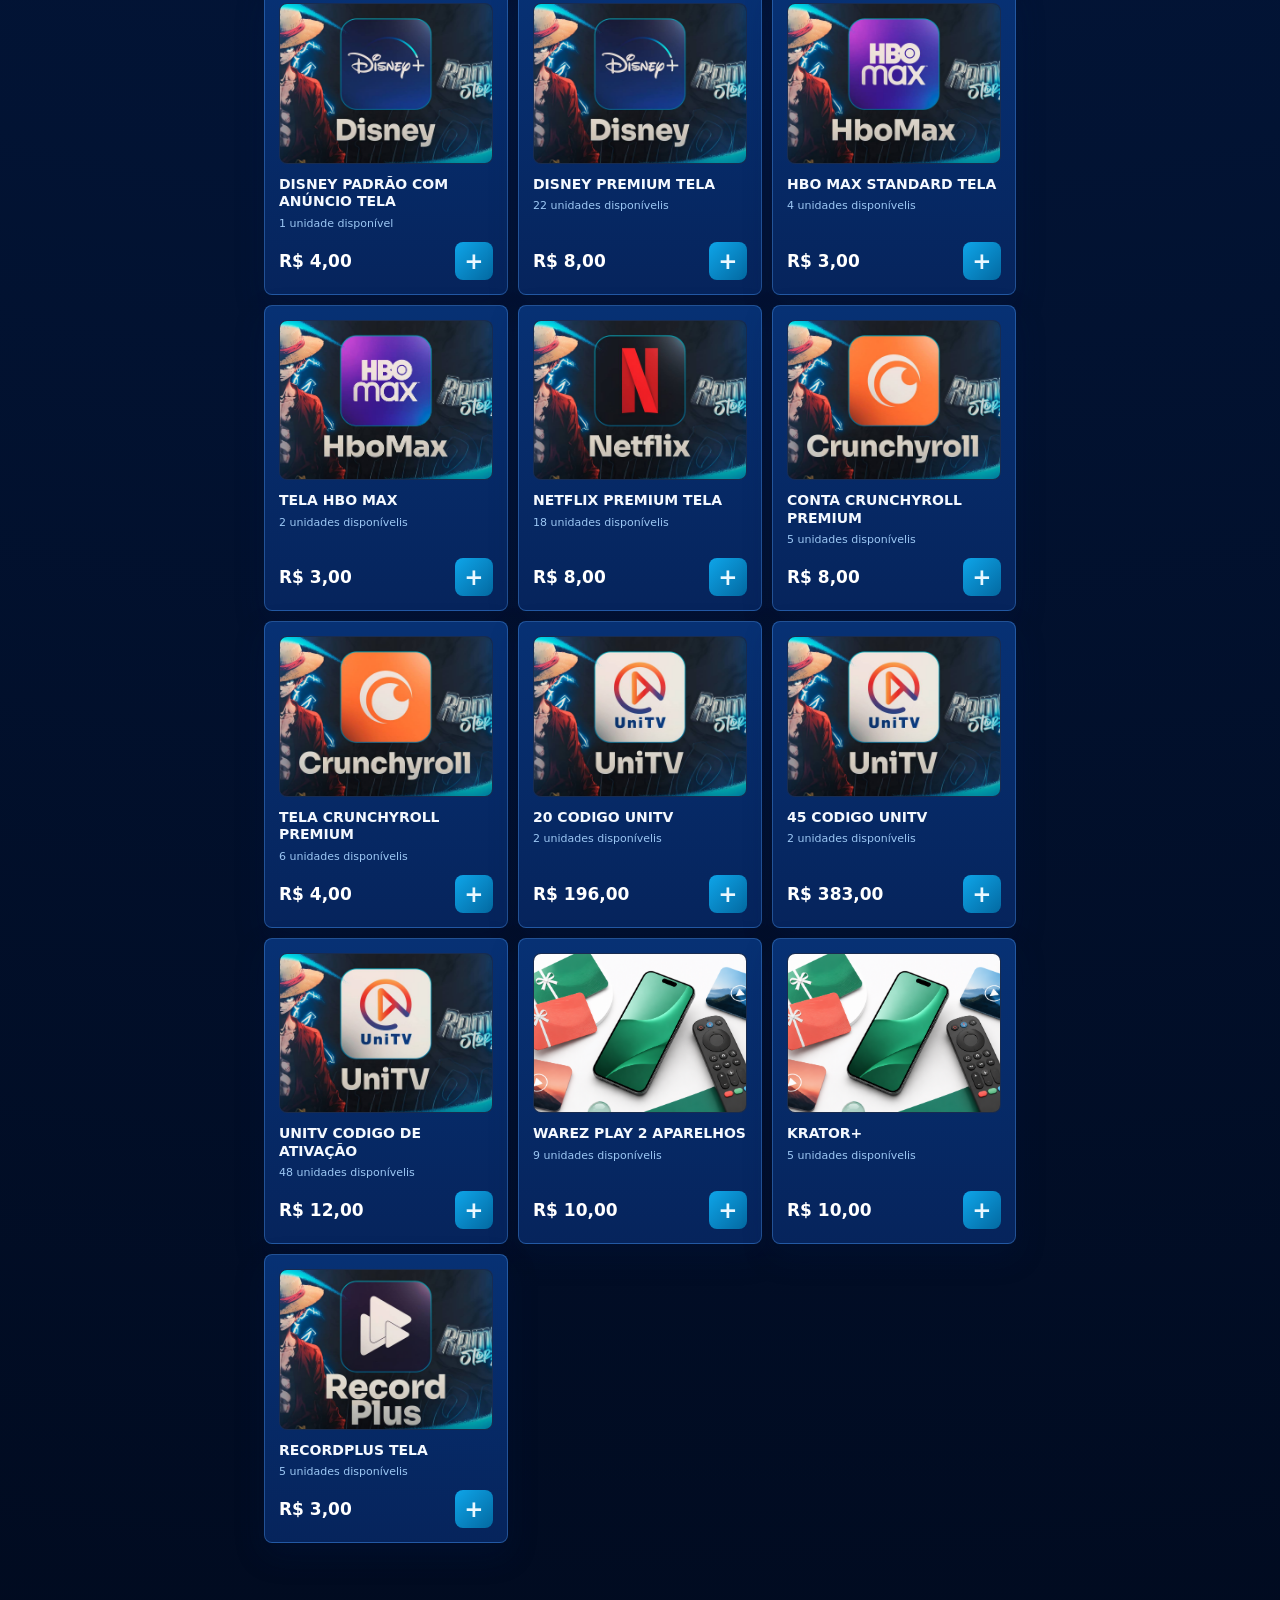
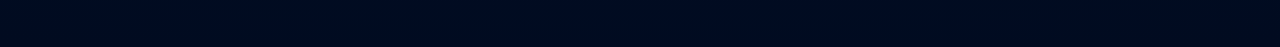
==== commit fbfa2eca: "Atualiza miniapp com tema azul e perfil do usuario" ====
--- a/miniapp/index.html
+++ b/miniapp/index.html
@@ -3,9 +3,9 @@
 <head>
   <meta charset="utf-8">
   <meta name="viewport" content="width=device-width, initial-scale=1, viewport-fit=cover">
-  <meta name="theme-color" content="#080b10">
+  <meta name="theme-color" content="#031a44">
   <title>Ramon Store</title>
-  <link rel="stylesheet" href="styles.css?v=20260825-snow-v2">
+  <link rel="stylesheet" href="styles.css?v=20260913-blue-user-v1">
   <script src="https://telegram.org/js/telegram-web-app.js"></script>
 </head>
 <body>
@@ -31,6 +31,27 @@
         <p>ENTREGA PELO BOT</p>
         <h1 id="heroTitle">Escolha. Adicione. Finalize.</h1>
         <span>Seu saldo e o estoque serão confirmados antes da compra.</span>
+      </div>
+    </section>
+
+    <section class="user-card" id="userCard" aria-label="Informações do usuário">
+      <div class="user-cover" id="userCover" aria-hidden="true"></div>
+      <div class="user-info">
+        <img id="userAvatar" src="assets/store-banner.png" alt="" loading="lazy">
+        <div>
+          <strong id="userName">Cliente Ramon Store</strong>
+          <span id="userUsername">Abra pelo Telegram para ver seu perfil</span>
+        </div>
+      </div>
+      <div class="user-stats">
+        <div>
+          <span>Saldo</span>
+          <strong id="userBalance">R$ 0,00</strong>
+        </div>
+        <div>
+          <span>ID</span>
+          <strong id="userId">--</strong>
+        </div>
       </div>
     </section>
 
@@ -79,7 +100,7 @@
   </aside>
 
   <div class="toast" id="toast" role="status"></div>
-  <script src="app.js?v=20260825-snow-v2"></script>
+  <script src="app.js?v=20260913-blue-user-v1"></script>
   <script>
     /* ── Neve animada ── */
     (function () {
@@ -121,7 +142,7 @@
           ctx.beginPath();
           ctx.arc(f.x, f.y, f.r, 0, Math.PI * 2);
           ctx.fillStyle = '#ffffff';
-          ctx.shadowColor = '#1fbf75'; /* verde da paleta */
+          ctx.shadowColor = '#38bdf8'; /* azul da paleta */
           ctx.shadowBlur  = 8;
           ctx.fill();
           ctx.restore();
--- a/miniapp/styles.css
+++ b/miniapp/styles.css
@@ -1,15 +1,15 @@
 :root {
   color-scheme: dark;
-  --bg: #080b10;
-  --surface: #141d29;
-  --surface-2: #1a2634;
-  --text: #f4f7fb;
-  --muted: #9eacbb;
-  --line: #263545;
-  --green: #1fbf75;
-  --green-dark: #13965a;
-  --blue: #4d8fe8;
-  --gold: #f0b949;
+  --bg: #031a44;
+  --surface: #06245c;
+  --surface-2: #073174;
+  --text: #f4f9ff;
+  --muted: #9cc7f4;
+  --line: rgba(88, 166, 255, .34);
+  --blue: #38bdf8;
+  --blue-dark: #0369a1;
+  --blue-soft: #0ea5e9;
+  --gold: #8bd7ff;
   font-family: Inter, ui-sans-serif, system-ui, -apple-system, BlinkMacSystemFont, "Segoe UI", sans-serif;
 }
 
@@ -17,7 +17,7 @@
 body {
   margin: 0;
   min-height: 100vh;
-  background: #000000;  /* fundo totalmente preto */
+  background: radial-gradient(circle at top, #0754b8 0, #031a44 42%, #010b20 100%);
   color: var(--text);
   letter-spacing: 0;
   overflow-x: hidden;
@@ -30,10 +30,10 @@
   z-index: 0;
   pointer-events: none;
   overflow: hidden;
-  background-color: #000000;
+  background-color: #031a44;
   background-image:
-    linear-gradient(rgba(31, 191, 117, .08) 1px, transparent 1px),
-    linear-gradient(90deg, rgba(31, 191, 117, .08) 1px, transparent 1px);
+    linear-gradient(rgba(56, 189, 248, .12) 1px, transparent 1px),
+    linear-gradient(90deg, rgba(56, 189, 248, .12) 1px, transparent 1px);
   background-size: 60px 60px;
   opacity: 0.6;
 }
@@ -62,8 +62,8 @@
   display: flex;
   align-items: center;
   justify-content: space-between;
-  background: rgba(8, 11, 16, .86);
-  border-bottom: 1px solid rgba(255, 255, 255, .07);
+  background: rgba(3, 26, 68, .9);
+  border-bottom: 1px solid rgba(125, 211, 252, .18);
   backdrop-filter: blur(14px);
 }
 .topbar div { display: grid; gap: 1px; }
@@ -89,7 +89,7 @@
   place-items: center;
   border-radius: 10px;
   color: #10141a;
-  background: var(--gold);
+  background: var(--blue);
   font-size: 11px;
 }
 
@@ -100,20 +100,75 @@
   overflow: hidden;
   border: 1px solid rgba(255, 255, 255, .08);
   border-radius: 8px;
-  background: #101722;
-  box-shadow: 0 18px 50px rgba(0, 0, 0, .24);
+  background: #05245a;
+  box-shadow: 0 18px 50px rgba(1, 25, 74, .42);
 }
 .hero img { position: absolute; width: 100%; height: 100%; object-fit: cover; filter: saturate(1.06) contrast(1.05); }
-.hero::after { content: ""; position: absolute; inset: 0; background: linear-gradient(90deg, rgba(5, 8, 13, .92), rgba(5, 8, 13, .28)); }
+.hero::after { content: ""; position: absolute; inset: 0; background: linear-gradient(90deg, rgba(3, 26, 68, .94), rgba(3, 105, 161, .28)); }
 .hero-copy { position: relative; z-index: 1; width: min(74%, 430px); padding: 31px 24px; color: #fff; }
 .hero-copy p, .sheet-panel header p {
   margin: 0 0 8px;
-  color: var(--green);
+  color: var(--blue);
   font-size: 11px;
   font-weight: 850;
 }
 .hero-copy h1 { margin: 0 0 10px; font-size: clamp(26px, 7vw, 39px); line-height: 1.04; }
 .hero-copy span { display: block; color: #dbe4ed; font-size: 13px; line-height: 1.45; }
+
+.user-card {
+  position: relative;
+  margin-top: 12px;
+  overflow: hidden;
+  border: 1px solid rgba(125, 211, 252, .32);
+  border-radius: 8px;
+  background: linear-gradient(135deg, rgba(6, 36, 92, .96), rgba(3, 105, 161, .86));
+  box-shadow: 0 18px 46px rgba(1, 25, 74, .38);
+}
+.user-cover {
+  position: absolute;
+  inset: 0;
+  background: linear-gradient(135deg, rgba(14, 165, 233, .42), rgba(3, 26, 68, .9));
+  background-position: center;
+  background-size: cover;
+  filter: blur(18px) saturate(1.35);
+  opacity: .42;
+  transform: scale(1.08);
+}
+.user-info, .user-stats {
+  position: relative;
+  z-index: 1;
+}
+.user-info {
+  display: flex;
+  align-items: center;
+  gap: 12px;
+  padding: 16px;
+}
+.user-info img {
+  width: 58px;
+  height: 58px;
+  flex: 0 0 auto;
+  border: 2px solid rgba(219, 244, 255, .86);
+  border-radius: 50%;
+  object-fit: cover;
+  background: #063b83;
+}
+.user-info div { min-width: 0; display: grid; gap: 3px; }
+.user-info strong { overflow: hidden; text-overflow: ellipsis; white-space: nowrap; font-size: 16px; }
+.user-info span { overflow: hidden; text-overflow: ellipsis; white-space: nowrap; color: #c7e8ff; font-size: 12px; }
+.user-stats {
+  display: grid;
+  grid-template-columns: repeat(2, minmax(0, 1fr));
+  border-top: 1px solid rgba(219, 244, 255, .18);
+}
+.user-stats div {
+  min-width: 0;
+  padding: 12px 16px;
+  background: rgba(3, 26, 68, .28);
+}
+.user-stats div + div { border-left: 1px solid rgba(219, 244, 255, .18); }
+.user-stats span { display: block; color: #bde5ff; font-size: 11px; font-weight: 750; text-transform: uppercase; }
+.user-stats strong { display: block; margin-top: 3px; overflow-wrap: anywhere; font-size: 17px; }
 
 .tools { padding: 18px 0 10px; }
 .search {
@@ -136,7 +191,7 @@
   padding: 3px;
   border: 1px solid var(--line);
   border-radius: 8px;
-  background: #0d131c;
+  background: rgba(3, 26, 68, .72);
 }
 .segments button {
   min-width: 0;
@@ -149,12 +204,12 @@
   font-size: 12px;
   font-weight: 750;
 }
-.segments button.active { color: #09100d; background: var(--green); }
+.segments button.active { color: #eaf8ff; background: linear-gradient(135deg, var(--blue-soft), var(--blue-dark)); }
 
 .catalog-heading { display: flex; align-items: end; justify-content: space-between; gap: 12px; padding: 15px 0 10px; }
 .catalog-heading h2 { margin: 0; font-size: 19px; }
 .catalog-heading p { margin: 3px 0 0; color: var(--muted); font-size: 12px; }
-.secure { flex: 0 0 auto; color: var(--gold); font-size: 11px; font-weight: 750; }
+.secure { flex: 0 0 auto; color: var(--blue); font-size: 11px; font-weight: 750; }
 .product-list { display: grid; grid-template-columns: repeat(2, minmax(0, 1fr)); gap: 10px; }
 .product {
   min-width: 0;
@@ -165,7 +220,7 @@
   border: 1px solid var(--line);
   border-radius: 8px;
   background: linear-gradient(180deg, var(--surface-2), var(--surface));
-  box-shadow: 0 12px 30px rgba(0, 0, 0, .18);
+  box-shadow: 0 12px 30px rgba(1, 25, 74, .24);
 }
 .product-image {
   width: 100%;
@@ -174,7 +229,7 @@
   object-fit: cover;
   border: 1px solid rgba(255, 255, 255, .08);
   border-radius: 8px;
-  background: #0b1119;
+  background: #041a42;
   box-shadow: inset 0 0 0 1px rgba(255, 255, 255, .04);
 }
 .product h3 { margin: 12px 0 6px; overflow-wrap: anywhere; font-size: 14px; line-height: 1.25; }
@@ -186,12 +241,12 @@
   height: 38px;
   border: 0;
   border-radius: 8px;
-  color: #07100b;
-  background: var(--green);
+  color: #eaf8ff;
+  background: linear-gradient(135deg, var(--blue-soft), var(--blue-dark));
   font-size: 23px;
   font-weight: 800;
 }
-.add-button:active, .checkout:active { background: var(--green-dark); }
+.add-button:active, .checkout:active { background: var(--blue-dark); }
 .empty { grid-column: 1 / -1; padding: 44px 20px; text-align: center; color: var(--muted); }
 
 .cart-sheet { position: fixed; inset: 0; z-index: 30; visibility: hidden; }
@@ -209,12 +264,12 @@
   border: 1px solid var(--line);
   border-bottom: 0;
   border-radius: 8px 8px 0 0;
-  background: #101722;
+  background: #05245a;
   transform: translateY(100%);
   transition: transform .22s ease;
 }
 .cart-sheet.open .sheet-panel { transform: translateY(0); }
-.sheet-handle { width: 42px; height: 4px; margin: 8px auto 2px; border-radius: 2px; background: #344456; }
+.sheet-handle { width: 42px; height: 4px; margin: 8px auto 2px; border-radius: 2px; background: #5dadef; }
 .sheet-panel header { display: flex; align-items: center; justify-content: space-between; padding: 12px 16px; border-bottom: 1px solid var(--line); }
 .sheet-panel h2 { margin: 0; font-size: 22px; }
 .cart-items { overflow: auto; padding: 4px 16px; }
@@ -222,7 +277,7 @@
 .cart-item strong { font-size: 13px; overflow-wrap: anywhere; }
 .cart-item p { margin: 4px 0 0; color: var(--muted); font-size: 12px; }
 .stepper { display: grid; grid-template-columns: 30px 26px 30px; align-items: center; text-align: center; }
-.stepper button { height: 30px; border: 1px solid var(--line); color: var(--text); background: #0b1119; font-size: 17px; }
+.stepper button { height: 30px; border: 1px solid var(--line); color: var(--text); background: #041a42; font-size: 17px; }
 .sheet-panel footer { padding: 15px 16px calc(15px + env(safe-area-inset-bottom)); border-top: 1px solid var(--line); }
 .total { display: flex; justify-content: space-between; margin-bottom: 12px; color: var(--muted); }
 .total strong { color: var(--text); }
@@ -231,11 +286,11 @@
   min-height: 49px;
   border: 0;
   border-radius: 8px;
-  color: #07100b;
-  background: var(--green);
+  color: #eaf8ff;
+  background: linear-gradient(135deg, var(--blue-soft), var(--blue-dark));
   font-weight: 850;
 }
-.checkout:disabled { cursor: default; color: #74808d; background: #253241; }
+.checkout:disabled { cursor: default; color: #8fb7db; background: #12335f; }
 .sheet-panel footer p { margin: 8px 0 0; color: var(--muted); text-align: center; font-size: 10px; }
 .toast {
   position: fixed;
@@ -247,7 +302,7 @@
   border: 1px solid var(--line);
   border-radius: 8px;
   color: var(--text);
-  background: #121a25;
+  background: #06245c;
   opacity: 0;
   transform: translate(-50%, 12px);
   pointer-events: none;
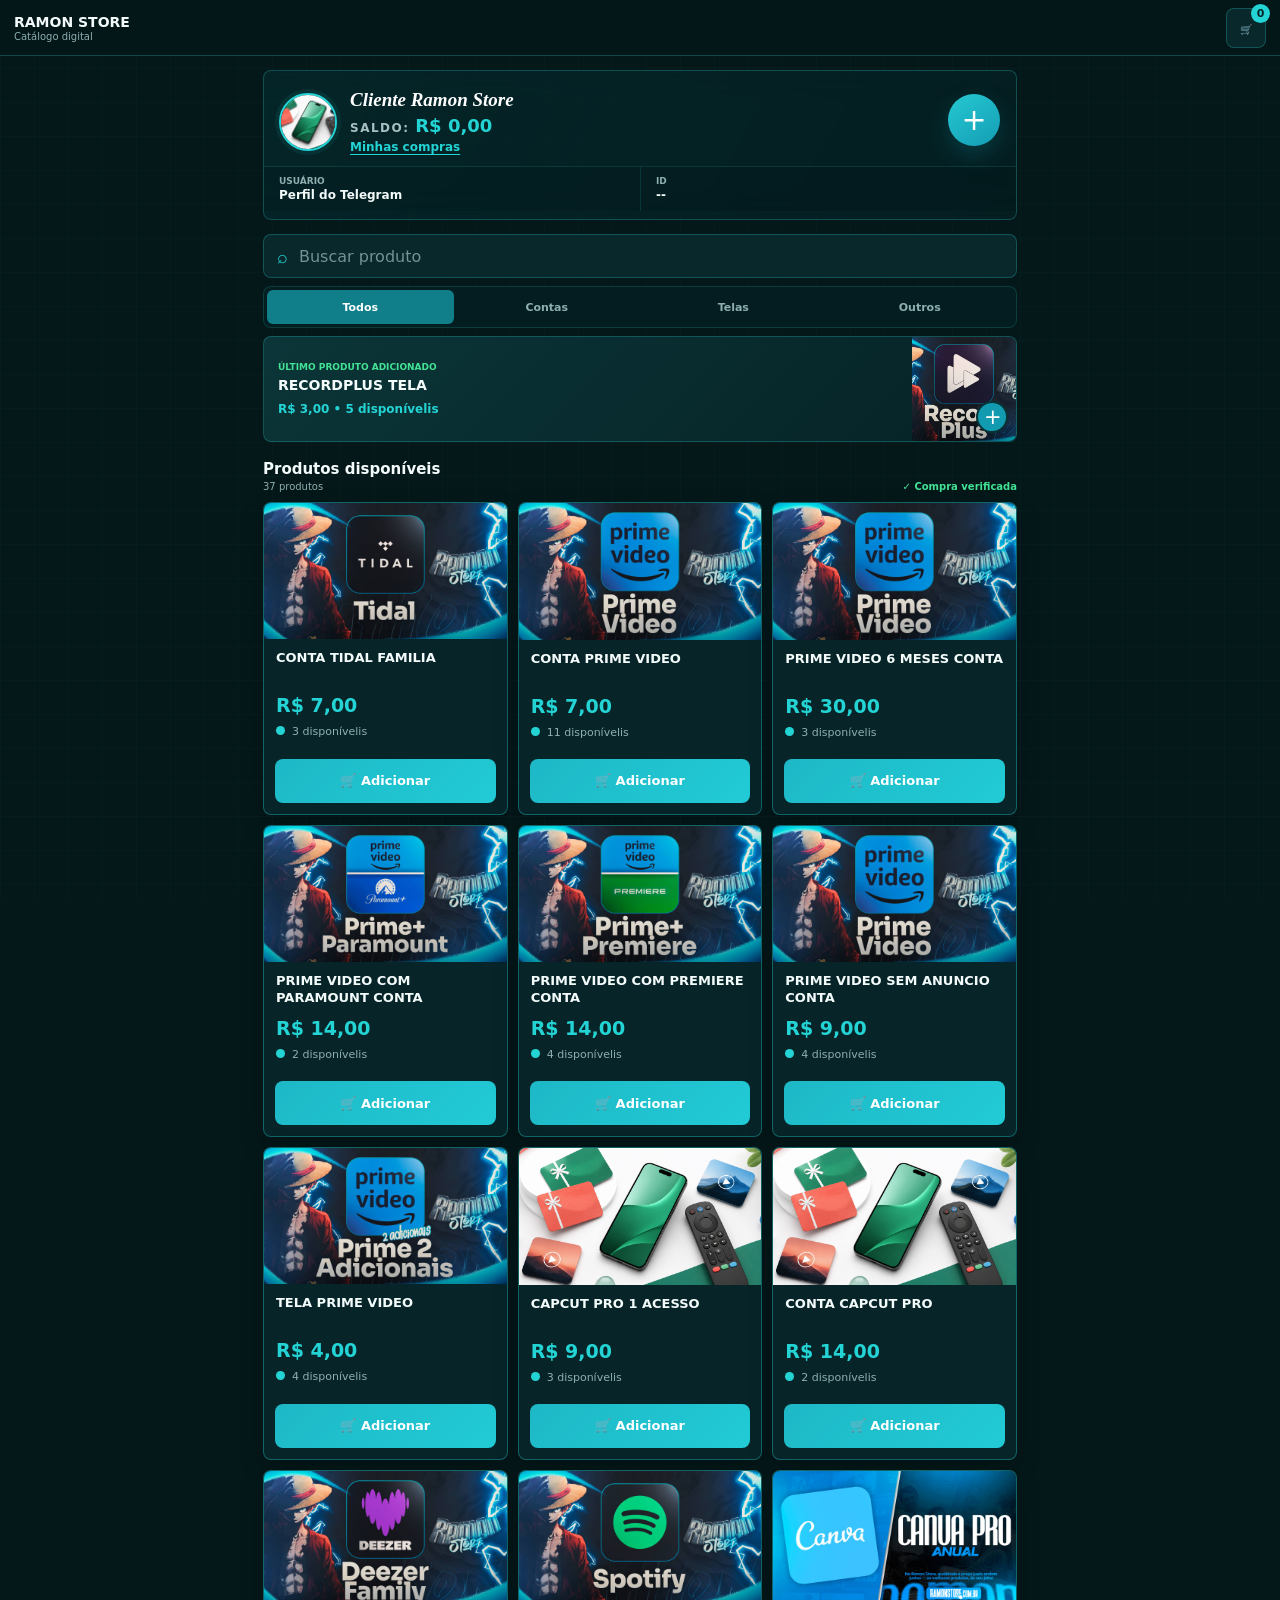
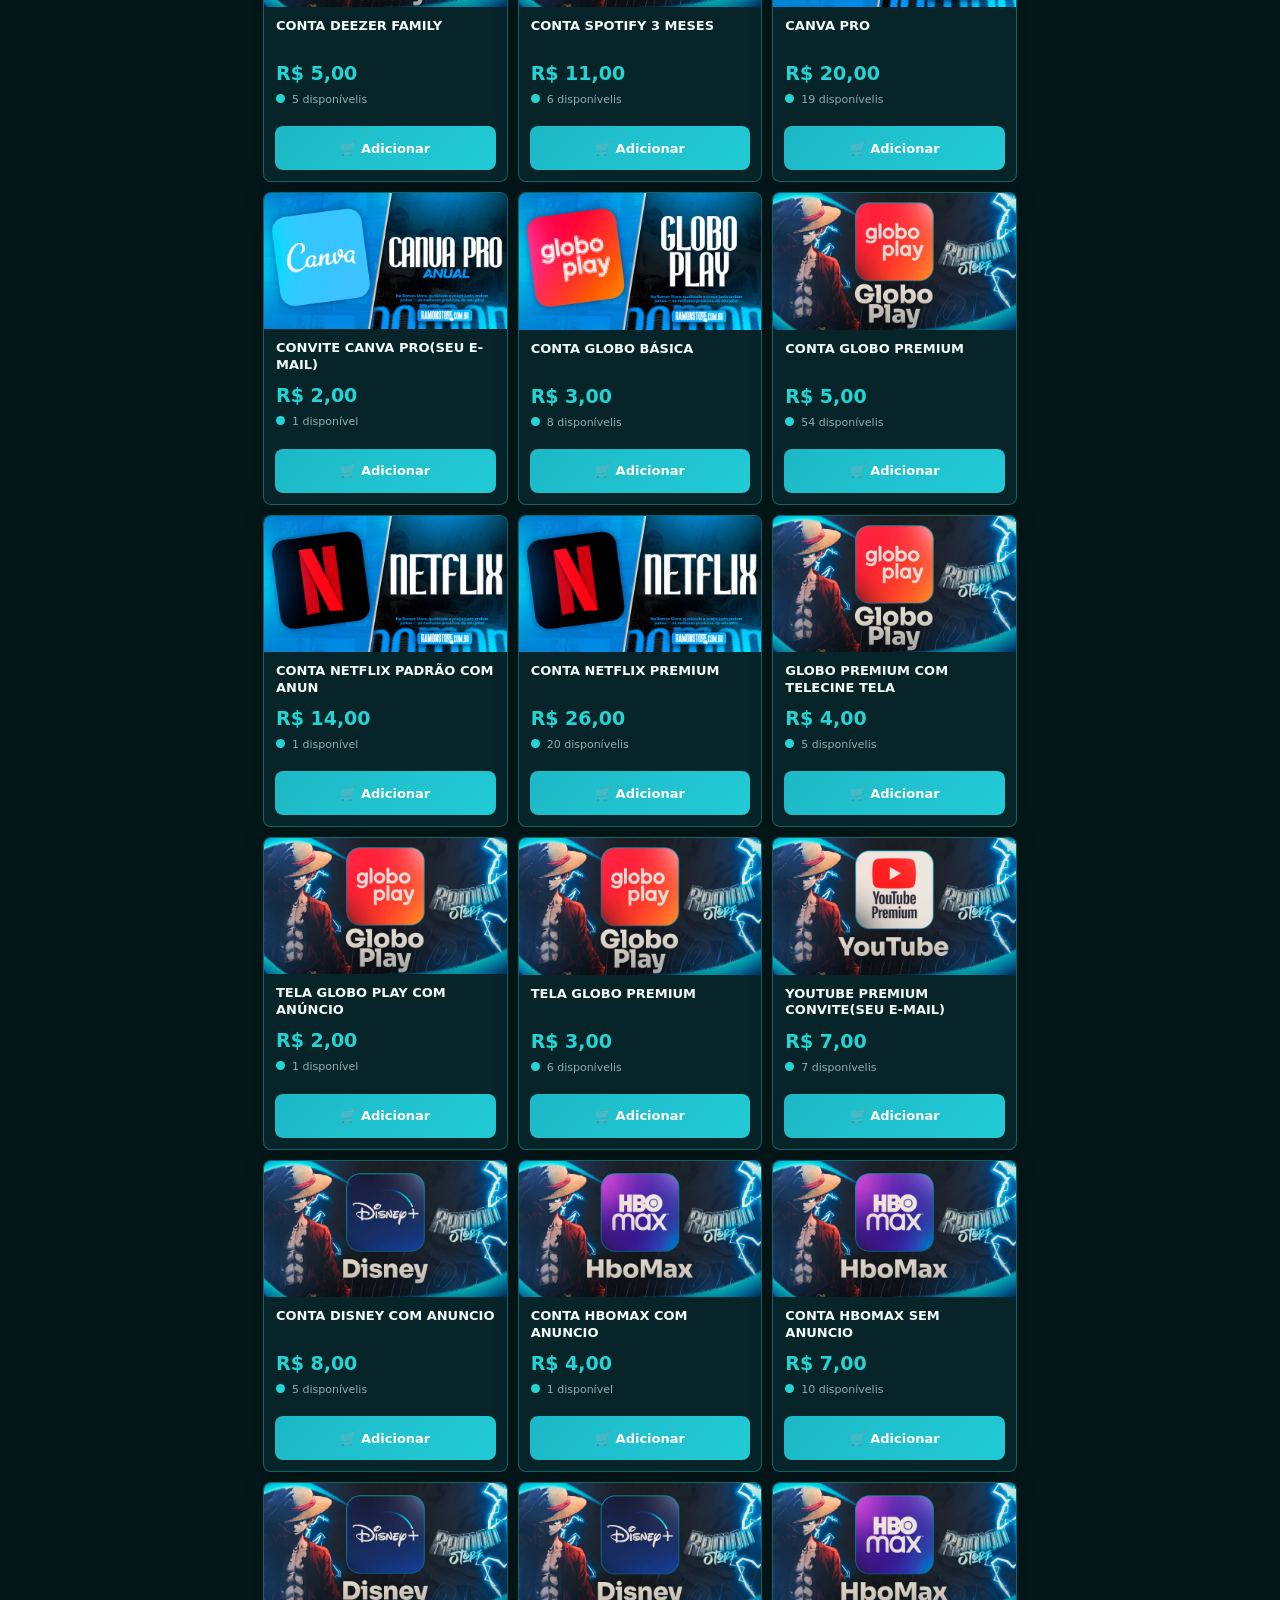
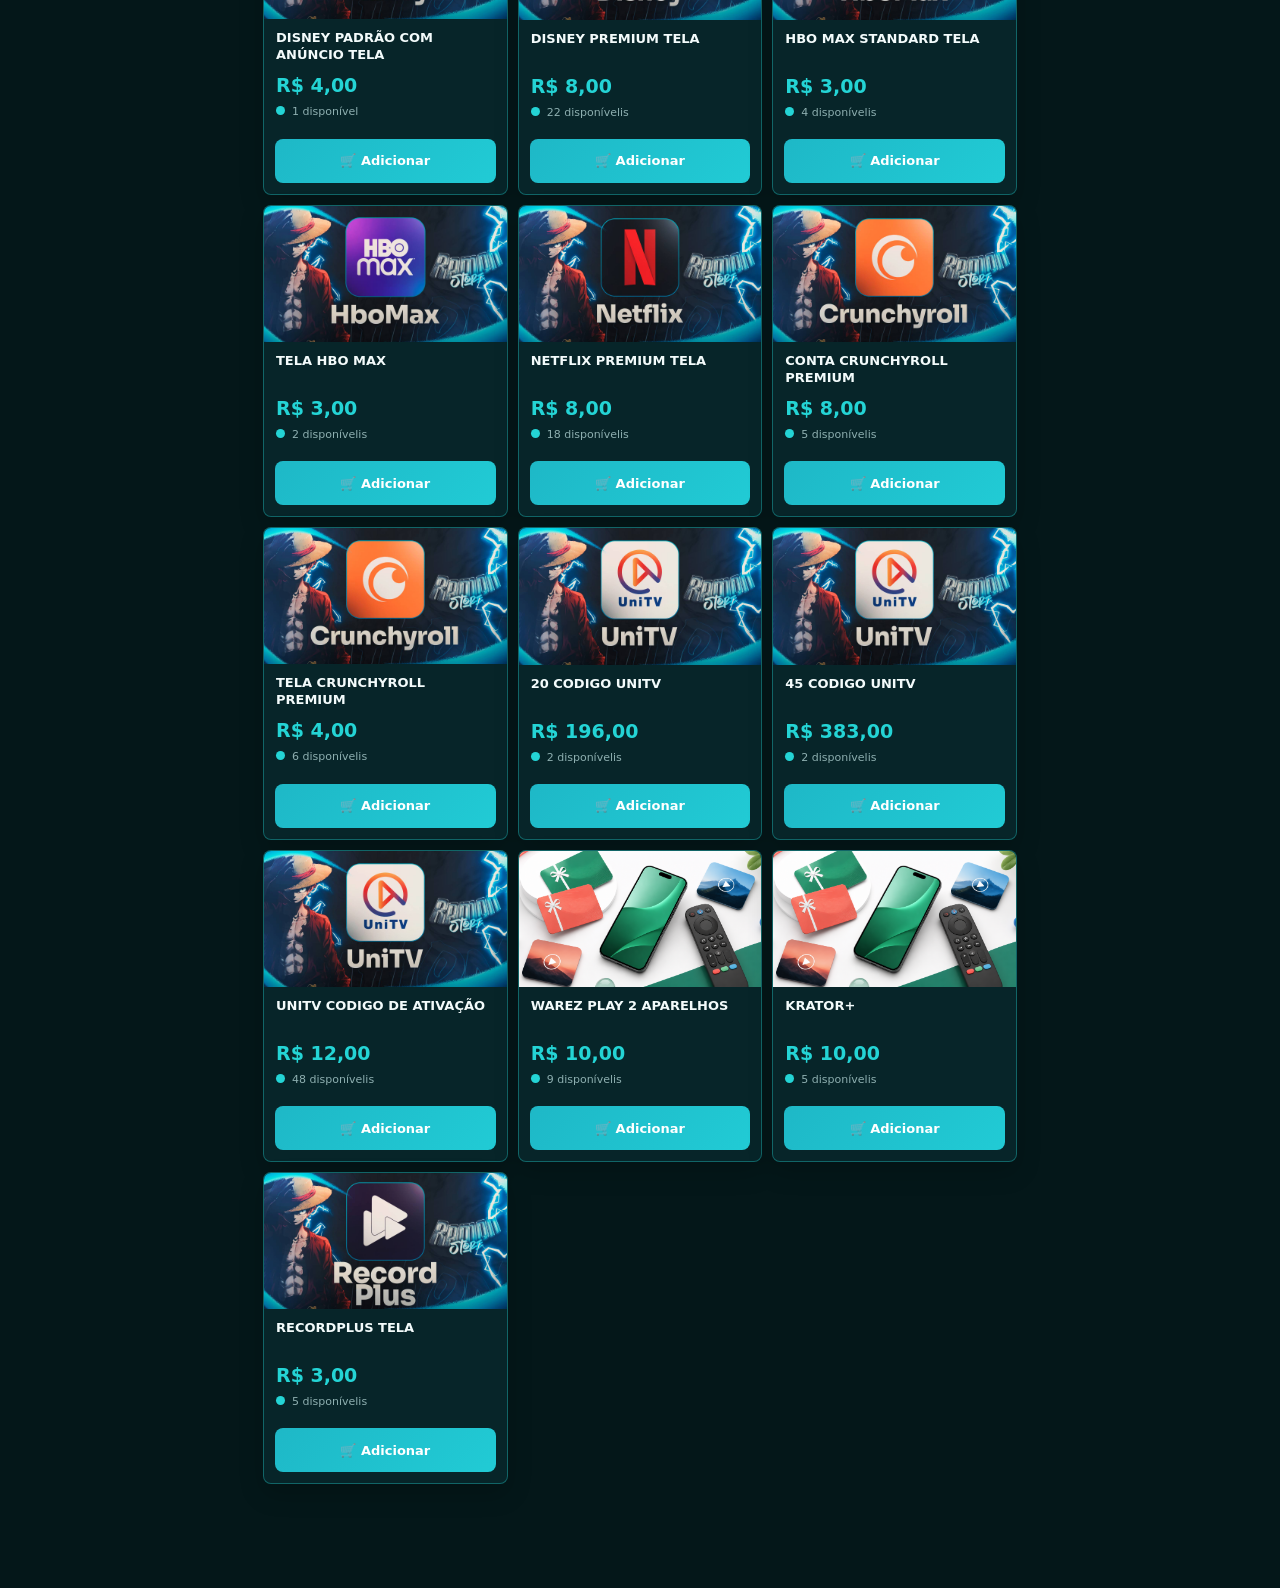
==== commit a812fb4b: "Redesenha miniapp e carrega dados do cliente" ====
--- a/miniapp/index.html
+++ b/miniapp/index.html
@@ -3,16 +3,13 @@
 <head>
   <meta charset="utf-8">
   <meta name="viewport" content="width=device-width, initial-scale=1, viewport-fit=cover">
-  <meta name="theme-color" content="#031a44">
+  <meta name="theme-color" content="#061f22">
   <title>Ramon Store</title>
-  <link rel="stylesheet" href="styles.css?v=20260913-blue-user-v1">
+  <link rel="stylesheet" href="styles.css?v=20260913-green-app-v1">
   <script src="https://telegram.org/js/telegram-web-app.js"></script>
 </head>
 <body>
-  <!-- grade de linhas estilo SquareCloud -->
   <div class="grid-bg" aria-hidden="true"></div>
-  <!-- neve animada -->
-  <canvas id="snow-canvas" aria-hidden="true"></canvas>
   <header class="topbar">
     <div>
       <strong>RAMON STORE</strong>
@@ -25,28 +22,21 @@
   </header>
 
   <main>
-    <section class="hero" aria-labelledby="heroTitle">
-      <img src="assets/store-banner.png" alt="Celular, controle remoto e cartões digitais">
-      <div class="hero-copy">
-        <p>ENTREGA PELO BOT</p>
-        <h1 id="heroTitle">Escolha. Adicione. Finalize.</h1>
-        <span>Seu saldo e o estoque serão confirmados antes da compra.</span>
-      </div>
-    </section>
-
     <section class="user-card" id="userCard" aria-label="Informações do usuário">
       <div class="user-cover" id="userCover" aria-hidden="true"></div>
       <div class="user-info">
         <img id="userAvatar" src="assets/store-banner.png" alt="" loading="lazy">
         <div>
           <strong id="userName">Cliente Ramon Store</strong>
-          <span id="userUsername">Abra pelo Telegram para ver seu perfil</span>
+          <span><b>SALDO:</b> <strong id="userBalance">R$ 0,00</strong></span>
+          <a id="userPurchases" href="https://t.me/vendasdoramon_bot" target="_blank" rel="noopener">Minhas compras</a>
         </div>
       </div>
+      <button class="quick-add" id="cartButtonHero" type="button" aria-label="Abrir carrinho">+</button>
       <div class="user-stats">
         <div>
-          <span>Saldo</span>
-          <strong id="userBalance">R$ 0,00</strong>
+          <span>Usuário</span>
+          <strong id="userUsername">Perfil do Telegram</strong>
         </div>
         <div>
           <span>ID</span>
@@ -67,6 +57,8 @@
         <button data-filter="outros" type="button">Outros</button>
       </div>
     </section>
+
+    <section class="featured-product" id="featuredProduct" aria-live="polite"></section>
 
     <section class="catalog-heading">
       <div>
@@ -100,71 +92,6 @@
   </aside>
 
   <div class="toast" id="toast" role="status"></div>
-  <script src="app.js?v=20260913-blue-user-v1"></script>
-  <script>
-    /* ── Neve animada ── */
-    (function () {
-      const canvas = document.getElementById('snow-canvas');
-      if (!canvas) return;
-      const ctx = canvas.getContext('2d');
-      let W, H, flakes = [];
-      const COUNT = 200; // mais flocos
-
-      function resize() {
-        W = canvas.width  = window.innerWidth;
-        H = canvas.height = window.innerHeight;
-      }
-
-      function randomFlake() {
-        return {
-          x:       Math.random() * W,
-          y:       Math.random() * H - H,
-          r:       Math.random() * 3 + 1.5,     /* flocos maiores: 1.5-4.5px */
-          speed:   Math.random() * 1.2 + 0.5,   /* mais rápido */
-          drift:   (Math.random() - 0.5) * 0.6,
-          opacity: Math.random() * 0.7 + 0.3,   /* mais visíveis */
-          angle:   Math.random() * Math.PI * 2,
-          angleV:  (Math.random() - 0.5) * 0.015
-        };
-      }
-
-      function init() {
-        resize();
-        flakes = Array.from({ length: COUNT }, randomFlake);
-        flakes.forEach(f => { f.y = Math.random() * H; });
-      }
-
-      function draw() {
-        ctx.clearRect(0, 0, W, H);
-        for (const f of flakes) {
-          ctx.save();
-          ctx.globalAlpha = f.opacity;
-          ctx.beginPath();
-          ctx.arc(f.x, f.y, f.r, 0, Math.PI * 2);
-          ctx.fillStyle = '#ffffff';
-          ctx.shadowColor = '#38bdf8'; /* azul da paleta */
-          ctx.shadowBlur  = 8;
-          ctx.fill();
-          ctx.restore();
-
-          f.angle += f.angleV;
-          f.x     += f.drift + Math.sin(f.angle) * 0.5;
-          f.y     += f.speed;
-
-          if (f.y > H + 10) {
-            f.y = -10;
-            f.x = Math.random() * W;
-          }
-          if (f.x > W + 10) f.x = -10;
-          if (f.x < -10)    f.x =  W + 10;
-        }
-        requestAnimationFrame(draw);
-      }
-
-      window.addEventListener('resize', resize);
-      init();
-      draw();
-    })();
-  </script>
+  <script src="app.js?v=20260913-green-app-v1"></script>
 </body>
 </html>
--- a/miniapp/styles.css
+++ b/miniapp/styles.css
@@ -1,324 +1,9 @@
-:root {
-  color-scheme: dark;
-  --bg: #031a44;
-  --surface: #06245c;
-  --surface-2: #073174;
-  --text: #f4f9ff;
-  --muted: #9cc7f4;
-  --line: rgba(88, 166, 255, .34);
-  --blue: #38bdf8;
-  --blue-dark: #0369a1;
-  --blue-soft: #0ea5e9;
-  --gold: #8bd7ff;
-  font-family: Inter, ui-sans-serif, system-ui, -apple-system, BlinkMacSystemFont, "Segoe UI", sans-serif;
-}
-
-* { box-sizing: border-box; }
-body {
-  margin: 0;
-  min-height: 100vh;
-  background: radial-gradient(circle at top, #0754b8 0, #031a44 42%, #010b20 100%);
-  color: var(--text);
-  letter-spacing: 0;
-  overflow-x: hidden;
-}
-
-/* ── Grade estilo SquareCloud ── */
-.grid-bg {
-  position: fixed;
-  inset: 0;
-  z-index: 0;
-  pointer-events: none;
-  overflow: hidden;
-  background-color: #031a44;
-  background-image:
-    linear-gradient(rgba(56, 189, 248, .12) 1px, transparent 1px),
-    linear-gradient(90deg, rgba(56, 189, 248, .12) 1px, transparent 1px);
-  background-size: 60px 60px;
-  opacity: 0.6;
-}
-
-/* ── Canvas da neve ── */
-#snow-canvas {
-  position: fixed;
-  inset: 0;
-  z-index: 1;
-  pointer-events: none;
-  width: 100%;
-  height: 100%;
-}
-
-/* garante que o conteúdo fique acima */
-.topbar, main, .cart-sheet, .toast { position: relative; z-index: 2; }
-button, input { font: inherit; letter-spacing: 0; }
-button { cursor: pointer; }
-
-.topbar {
-  position: sticky;
-  top: 0;
-  z-index: 10;
-  height: 66px;
-  padding: 10px 16px;
-  display: flex;
-  align-items: center;
-  justify-content: space-between;
-  background: rgba(3, 26, 68, .9);
-  border-bottom: 1px solid rgba(125, 211, 252, .18);
-  backdrop-filter: blur(14px);
-}
-.topbar div { display: grid; gap: 1px; }
-.topbar strong { font-size: 15px; }
-.topbar span { color: var(--muted); font-size: 12px; }
-.cart-button, .icon-button {
-  position: relative;
-  width: 42px;
-  height: 42px;
-  border: 1px solid var(--line);
-  border-radius: 8px;
-  background: var(--surface);
-  color: var(--text);
-}
-.cart-button b {
-  position: absolute;
-  top: -5px;
-  right: -5px;
-  min-width: 19px;
-  height: 19px;
-  padding: 0 5px;
-  display: grid;
-  place-items: center;
-  border-radius: 10px;
-  color: #10141a;
-  background: var(--blue);
-  font-size: 11px;
-}
-
-main { width: min(100%, 780px); margin: 0 auto; padding: 12px 14px 104px; }
-.hero {
-  position: relative;
-  min-height: 220px;
-  overflow: hidden;
-  border: 1px solid rgba(255, 255, 255, .08);
-  border-radius: 8px;
-  background: #05245a;
-  box-shadow: 0 18px 50px rgba(1, 25, 74, .42);
-}
-.hero img { position: absolute; width: 100%; height: 100%; object-fit: cover; filter: saturate(1.06) contrast(1.05); }
-.hero::after { content: ""; position: absolute; inset: 0; background: linear-gradient(90deg, rgba(3, 26, 68, .94), rgba(3, 105, 161, .28)); }
-.hero-copy { position: relative; z-index: 1; width: min(74%, 430px); padding: 31px 24px; color: #fff; }
-.hero-copy p, .sheet-panel header p {
-  margin: 0 0 8px;
-  color: var(--blue);
-  font-size: 11px;
-  font-weight: 850;
-}
-.hero-copy h1 { margin: 0 0 10px; font-size: clamp(26px, 7vw, 39px); line-height: 1.04; }
-.hero-copy span { display: block; color: #dbe4ed; font-size: 13px; line-height: 1.45; }
-
-.user-card {
-  position: relative;
-  margin-top: 12px;
-  overflow: hidden;
-  border: 1px solid rgba(125, 211, 252, .32);
-  border-radius: 8px;
-  background: linear-gradient(135deg, rgba(6, 36, 92, .96), rgba(3, 105, 161, .86));
-  box-shadow: 0 18px 46px rgba(1, 25, 74, .38);
-}
-.user-cover {
-  position: absolute;
-  inset: 0;
-  background: linear-gradient(135deg, rgba(14, 165, 233, .42), rgba(3, 26, 68, .9));
-  background-position: center;
-  background-size: cover;
-  filter: blur(18px) saturate(1.35);
-  opacity: .42;
-  transform: scale(1.08);
-}
-.user-info, .user-stats {
-  position: relative;
-  z-index: 1;
-}
-.user-info {
-  display: flex;
-  align-items: center;
-  gap: 12px;
-  padding: 16px;
-}
-.user-info img {
-  width: 58px;
-  height: 58px;
-  flex: 0 0 auto;
-  border: 2px solid rgba(219, 244, 255, .86);
-  border-radius: 50%;
-  object-fit: cover;
-  background: #063b83;
-}
-.user-info div { min-width: 0; display: grid; gap: 3px; }
-.user-info strong { overflow: hidden; text-overflow: ellipsis; white-space: nowrap; font-size: 16px; }
-.user-info span { overflow: hidden; text-overflow: ellipsis; white-space: nowrap; color: #c7e8ff; font-size: 12px; }
-.user-stats {
-  display: grid;
-  grid-template-columns: repeat(2, minmax(0, 1fr));
-  border-top: 1px solid rgba(219, 244, 255, .18);
-}
-.user-stats div {
-  min-width: 0;
-  padding: 12px 16px;
-  background: rgba(3, 26, 68, .28);
-}
-.user-stats div + div { border-left: 1px solid rgba(219, 244, 255, .18); }
-.user-stats span { display: block; color: #bde5ff; font-size: 11px; font-weight: 750; text-transform: uppercase; }
-.user-stats strong { display: block; margin-top: 3px; overflow-wrap: anywhere; font-size: 17px; }
-
-.tools { padding: 18px 0 10px; }
-.search {
-  height: 48px;
-  display: flex;
-  align-items: center;
-  gap: 9px;
-  padding: 0 14px;
-  background: var(--surface);
-  border: 1px solid var(--line);
-  border-radius: 8px;
-}
-.search span { color: var(--blue); font-size: 18px; }
-.search input { width: 100%; border: 0; outline: 0; color: var(--text); background: transparent; }
-.search input::placeholder { color: #718092; }
-.segments {
-  display: grid;
-  grid-template-columns: repeat(4, minmax(0, 1fr));
-  margin-top: 10px;
-  padding: 3px;
-  border: 1px solid var(--line);
-  border-radius: 8px;
-  background: rgba(3, 26, 68, .72);
-}
-.segments button {
-  min-width: 0;
-  min-height: 36px;
-  padding: 8px 4px;
-  border: 0;
-  border-radius: 6px;
-  color: var(--muted);
-  background: transparent;
-  font-size: 12px;
-  font-weight: 750;
-}
-.segments button.active { color: #eaf8ff; background: linear-gradient(135deg, var(--blue-soft), var(--blue-dark)); }
-
-.catalog-heading { display: flex; align-items: end; justify-content: space-between; gap: 12px; padding: 15px 0 10px; }
-.catalog-heading h2 { margin: 0; font-size: 19px; }
-.catalog-heading p { margin: 3px 0 0; color: var(--muted); font-size: 12px; }
-.secure { flex: 0 0 auto; color: var(--blue); font-size: 11px; font-weight: 750; }
-.product-list { display: grid; grid-template-columns: repeat(2, minmax(0, 1fr)); gap: 10px; }
-.product {
-  min-width: 0;
-  min-height: 248px;
-  display: flex;
-  flex-direction: column;
-  padding: 14px;
-  border: 1px solid var(--line);
-  border-radius: 8px;
-  background: linear-gradient(180deg, var(--surface-2), var(--surface));
-  box-shadow: 0 12px 30px rgba(1, 25, 74, .24);
-}
-.product-image {
-  width: 100%;
-  aspect-ratio: 4 / 3;
-  display: block;
-  object-fit: cover;
-  border: 1px solid rgba(255, 255, 255, .08);
-  border-radius: 8px;
-  background: #041a42;
-  box-shadow: inset 0 0 0 1px rgba(255, 255, 255, .04);
-}
-.product h3 { margin: 12px 0 6px; overflow-wrap: anywhere; font-size: 14px; line-height: 1.25; }
-.stock { margin: 0; color: var(--muted); font-size: 11px; }
-.product-bottom { margin-top: auto; padding-top: 12px; display: flex; align-items: center; justify-content: space-between; gap: 8px; }
-.price { color: #ffffff; font-size: 17px; }
-.add-button {
-  width: 38px;
-  height: 38px;
-  border: 0;
-  border-radius: 8px;
-  color: #eaf8ff;
-  background: linear-gradient(135deg, var(--blue-soft), var(--blue-dark));
-  font-size: 23px;
-  font-weight: 800;
-}
-.add-button:active, .checkout:active { background: var(--blue-dark); }
-.empty { grid-column: 1 / -1; padding: 44px 20px; text-align: center; color: var(--muted); }
-
-.cart-sheet { position: fixed; inset: 0; z-index: 30; visibility: hidden; }
-.cart-sheet.open { visibility: visible; }
-.scrim { position: absolute; inset: 0; width: 100%; border: 0; background: rgba(0, 0, 0, .62); opacity: 0; transition: opacity .2s; }
-.cart-sheet.open .scrim { opacity: 1; }
-.sheet-panel {
-  position: absolute;
-  left: 0;
-  right: 0;
-  bottom: 0;
-  max-height: 84vh;
-  display: flex;
-  flex-direction: column;
-  border: 1px solid var(--line);
-  border-bottom: 0;
-  border-radius: 8px 8px 0 0;
-  background: #05245a;
-  transform: translateY(100%);
-  transition: transform .22s ease;
-}
-.cart-sheet.open .sheet-panel { transform: translateY(0); }
-.sheet-handle { width: 42px; height: 4px; margin: 8px auto 2px; border-radius: 2px; background: #5dadef; }
-.sheet-panel header { display: flex; align-items: center; justify-content: space-between; padding: 12px 16px; border-bottom: 1px solid var(--line); }
-.sheet-panel h2 { margin: 0; font-size: 22px; }
-.cart-items { overflow: auto; padding: 4px 16px; }
-.cart-item { display: grid; grid-template-columns: 1fr auto; gap: 8px; padding: 13px 0; border-bottom: 1px solid var(--line); }
-.cart-item strong { font-size: 13px; overflow-wrap: anywhere; }
-.cart-item p { margin: 4px 0 0; color: var(--muted); font-size: 12px; }
-.stepper { display: grid; grid-template-columns: 30px 26px 30px; align-items: center; text-align: center; }
-.stepper button { height: 30px; border: 1px solid var(--line); color: var(--text); background: #041a42; font-size: 17px; }
-.sheet-panel footer { padding: 15px 16px calc(15px + env(safe-area-inset-bottom)); border-top: 1px solid var(--line); }
-.total { display: flex; justify-content: space-between; margin-bottom: 12px; color: var(--muted); }
-.total strong { color: var(--text); }
-.checkout {
-  width: 100%;
-  min-height: 49px;
-  border: 0;
-  border-radius: 8px;
-  color: #eaf8ff;
-  background: linear-gradient(135deg, var(--blue-soft), var(--blue-dark));
-  font-weight: 850;
-}
-.checkout:disabled { cursor: default; color: #8fb7db; background: #12335f; }
-.sheet-panel footer p { margin: 8px 0 0; color: var(--muted); text-align: center; font-size: 10px; }
-.toast {
-  position: fixed;
-  z-index: 50;
-  left: 50%;
-  bottom: 20px;
-  max-width: calc(100% - 28px);
-  padding: 10px 14px;
-  border: 1px solid var(--line);
-  border-radius: 8px;
-  color: var(--text);
-  background: #06245c;
-  opacity: 0;
-  transform: translate(-50%, 12px);
-  pointer-events: none;
-  transition: .2s;
-  font-size: 12px;
-  box-shadow: 0 18px 40px rgba(0, 0, 0, .35);
-}
-.toast.show { opacity: 1; transform: translate(-50%, 0); }
-
-@media (max-width: 380px) {
-  .hero-copy { width: 82%; padding: 26px 18px; }
-  .catalog-heading { align-items: start; flex-direction: column; gap: 4px; }
-}
-
-@media (min-width: 620px) {
-  .product-list { grid-template-columns: repeat(3, minmax(0, 1fr)); }
-  .sheet-panel { left: 50%; right: auto; width: min(520px, 100%); transform: translate(-50%, 100%); }
-  .cart-sheet.open .sheet-panel { transform: translate(-50%, 0); }
-}
+:root{color-scheme:dark;--bg:#041719;--surface:#08282b;--surface2:#0b3336;--text:#f3fbfb;--muted:#8eafb0;--line:rgba(48,202,197,.28);--accent:#24d4d5;--accent-dark:#129bb0;--success:#42e394;font-family:Inter,ui-sans-serif,system-ui,-apple-system,"Segoe UI",sans-serif}
+*{box-sizing:border-box}body{margin:0;min-height:100vh;overflow-x:hidden;color:var(--text);background:var(--bg);letter-spacing:0}.grid-bg{position:fixed;inset:0;z-index:0;pointer-events:none;background-color:var(--bg);background-image:linear-gradient(rgba(37,177,173,.035) 1px,transparent 1px),linear-gradient(90deg,rgba(37,177,173,.035) 1px,transparent 1px);background-size:34px 34px}.topbar,main,.cart-sheet,.toast{position:relative;z-index:2}button,input{font:inherit;letter-spacing:0}button{cursor:pointer}
+.topbar{position:sticky;top:0;z-index:10;height:56px;padding:8px 14px;display:flex;align-items:center;justify-content:space-between;background:rgba(4,23,25,.94);border-bottom:1px solid var(--line);backdrop-filter:blur(14px)}.topbar div{display:grid;gap:1px}.topbar strong{font-size:14px}.topbar span{color:var(--muted);font-size:10px}.cart-button,.icon-button{position:relative;width:40px;height:40px;border:1px solid var(--line);border-radius:8px;color:var(--text);background:var(--surface)}.cart-button b{position:absolute;top:-5px;right:-5px;min-width:19px;height:19px;padding:0 5px;display:grid;place-items:center;border-radius:10px;color:#032326;background:var(--accent);font-size:11px}
+main{width:min(100%,780px);margin:0 auto;padding:0 13px 104px}.user-card{position:relative;min-height:150px;margin:0 -13px;overflow:hidden;border-bottom:1px solid var(--line);background:rgba(7,35,38,.9)}.user-cover{position:absolute;inset:0;background:linear-gradient(120deg,rgba(7,51,52,.85),rgba(4,23,25,.96));background-position:center;background-size:cover;filter:blur(16px) saturate(1.2);opacity:.34;transform:scale(1.1)}.user-info,.user-stats,.quick-add{position:relative;z-index:1}.user-info{min-width:0;display:flex;align-items:center;gap:13px;padding:18px 78px 12px 15px}.user-info img{width:58px;height:58px;flex:0 0 auto;border:2px solid var(--accent);border-radius:50%;object-fit:cover;background:#0b3437;box-shadow:0 0 0 4px rgba(36,212,213,.08)}.user-info div{min-width:0;display:grid;gap:4px}.user-info>div>strong{overflow:hidden;color:#fff;text-overflow:ellipsis;white-space:nowrap;font-family:Georgia,"Times New Roman",serif;font-size:19px;font-style:italic}.user-info span{color:#a9c1c2;font-size:12px;font-weight:800;letter-spacing:1.5px}.user-info span strong{color:var(--accent);font-size:18px;letter-spacing:0}.user-info a{width:max-content;color:var(--accent);font-size:12px;font-weight:800;text-underline-offset:3px}.quick-add{position:absolute;top:23px;right:16px;width:52px;height:52px;border:0;border-radius:50%;color:#fff;background:linear-gradient(145deg,#25c8d2,#149db5);font-size:30px;line-height:1;box-shadow:0 10px 25px rgba(18,155,176,.24)}.user-stats{display:grid;grid-template-columns:1fr 1fr;border-top:1px solid rgba(48,202,197,.14)}.user-stats div{min-width:0;padding:9px 15px;background:rgba(1,17,19,.22)}.user-stats div+div{border-left:1px solid rgba(48,202,197,.14)}.user-stats span{display:block;color:var(--muted);font-size:9px;font-weight:800;text-transform:uppercase}.user-stats strong{display:block;margin-top:2px;overflow:hidden;text-overflow:ellipsis;white-space:nowrap;font-size:12px}
+.tools{padding:14px 0 8px}.search{height:44px;display:flex;align-items:center;gap:9px;padding:0 13px;border:1px solid var(--line);border-radius:8px;background:var(--surface)}.search span{color:var(--accent);font-size:18px}.search input{width:100%;border:0;outline:0;color:var(--text);background:transparent}.search input::placeholder{color:#739294}.segments{display:grid;grid-template-columns:repeat(4,minmax(0,1fr));margin-top:8px;padding:3px;border:1px solid rgba(48,202,197,.18);border-radius:8px;background:rgba(5,31,33,.88)}.segments button{min-width:0;min-height:34px;padding:7px 3px;border:0;border-radius:6px;color:var(--muted);background:transparent;font-size:11px;font-weight:750}.segments button.active{color:#fff;background:#107f8a}
+.featured-product{position:relative;min-height:104px;display:grid;grid-template-columns:1fr 104px;overflow:hidden;border:1px solid var(--line);border-radius:8px;background:linear-gradient(135deg,#0b3538,#062326)}.featured-product>div{min-width:0;align-self:center;padding:14px 10px 14px 14px}.featured-product span{display:block;margin-bottom:5px;color:var(--success);font-size:9px;font-weight:850;text-transform:uppercase}.featured-product strong{display:block;overflow-wrap:anywhere;font-size:14px;line-height:1.25}.featured-product p{margin:7px 0 0;color:var(--accent);font-size:12px;font-weight:800}.featured-product img{width:104px;height:104px;object-fit:cover}.featured-add{position:absolute;right:8px;bottom:8px;width:32px;height:32px;border:2px solid #073337;border-radius:50%;color:#fff;background:var(--accent-dark);font-size:21px}
+.catalog-heading{display:flex;align-items:end;justify-content:space-between;gap:10px;padding:18px 0 10px}.catalog-heading h2{margin:0;font-size:15px}.catalog-heading p{margin:3px 0 0;color:var(--muted);font-size:10px}.secure{flex:0 0 auto;color:var(--success);font-size:10px;font-weight:750}.product-list{display:grid;grid-template-columns:repeat(2,minmax(0,1fr));gap:10px}.product{min-width:0;overflow:hidden;display:flex;flex-direction:column;border:1px solid rgba(36,212,213,.36);border-radius:8px;background:#072529;box-shadow:0 10px 24px rgba(0,0,0,.18)}.product-image{width:100%;aspect-ratio:16/9;display:block;object-fit:cover;background:#0a3033}.product-body{min-height:112px;padding:11px 12px 6px}.product h3{min-height:34px;margin:0 0 10px;overflow-wrap:anywhere;font-size:13px;line-height:1.3;text-transform:uppercase}.price{display:block;color:var(--accent);font-size:19px}.stock{margin:9px 0 0;color:var(--muted);font-size:11px}.stock span{width:9px;height:9px;display:inline-block;margin-right:7px;border-radius:50%;background:var(--accent)}.product-bottom{margin-top:auto;padding:7px 11px 11px}.add-button{width:100%;min-height:44px;border:0;border-radius:8px;color:#fff;background:linear-gradient(135deg,#1eb8c7,#21cbd5);font-size:13px;font-weight:850}.add-button:active,.checkout:active{background:var(--accent-dark)}.empty{grid-column:1/-1;padding:44px 20px;text-align:center;color:var(--muted)}
+.cart-sheet{position:fixed;inset:0;z-index:30;visibility:hidden}.cart-sheet.open{visibility:visible}.scrim{position:absolute;inset:0;width:100%;border:0;background:rgba(0,0,0,.68);opacity:0;transition:opacity .2s}.cart-sheet.open .scrim{opacity:1}.sheet-panel{position:absolute;left:0;right:0;bottom:0;max-height:84vh;display:flex;flex-direction:column;border:1px solid var(--line);border-bottom:0;border-radius:8px 8px 0 0;background:#07272a;transform:translateY(100%);transition:transform .22s ease}.cart-sheet.open .sheet-panel{transform:translateY(0)}.sheet-handle{width:42px;height:4px;margin:8px auto 2px;border-radius:2px;background:#4f8f91}.sheet-panel header{display:flex;align-items:center;justify-content:space-between;padding:12px 16px;border-bottom:1px solid var(--line)}.sheet-panel header p{margin:0 0 5px;color:var(--accent);font-size:10px;font-weight:850}.sheet-panel h2{margin:0;font-size:21px}.cart-items{overflow:auto;padding:4px 16px}.cart-item{display:grid;grid-template-columns:1fr auto;gap:8px;padding:13px 0;border-bottom:1px solid var(--line)}.cart-item strong{font-size:13px;overflow-wrap:anywhere}.cart-item p{margin:4px 0 0;color:var(--muted);font-size:12px}.stepper{display:grid;grid-template-columns:30px 26px 30px;align-items:center;text-align:center}.stepper button{height:30px;border:1px solid var(--line);color:var(--text);background:#04191b;font-size:17px}.sheet-panel footer{padding:15px 16px calc(15px + env(safe-area-inset-bottom));border-top:1px solid var(--line)}.total{display:flex;justify-content:space-between;margin-bottom:12px;color:var(--muted)}.total strong{color:var(--accent)}.checkout{width:100%;min-height:49px;border:0;border-radius:8px;color:#fff;background:linear-gradient(135deg,#159daf,#21cbd5);font-weight:850}.checkout:disabled{cursor:default;color:#779799;background:#173638}.sheet-panel footer p{margin:8px 0 0;color:var(--muted);text-align:center;font-size:10px}.toast{position:fixed;z-index:50;left:50%;bottom:20px;max-width:calc(100% - 28px);padding:10px 14px;border:1px solid var(--line);border-radius:8px;color:var(--text);background:#0a3033;opacity:0;transform:translate(-50%,12px);pointer-events:none;transition:.2s;font-size:12px;box-shadow:0 18px 40px rgba(0,0,0,.38)}.toast.show{opacity:1;transform:translate(-50%,0)}
+@media(max-width:360px){.user-info>div>strong{font-size:16px}.user-info span strong{font-size:15px}.segments button{font-size:10px}.product h3{font-size:12px}.add-button{font-size:12px}}@media(min-width:620px){main{padding-top:14px}.user-card{margin:0;border:1px solid var(--line);border-radius:8px}.product-list{grid-template-columns:repeat(3,minmax(0,1fr))}.sheet-panel{left:50%;right:auto;width:min(520px,100%);transform:translate(-50%,100%)}.cart-sheet.open .sheet-panel{transform:translate(-50%,0)}}
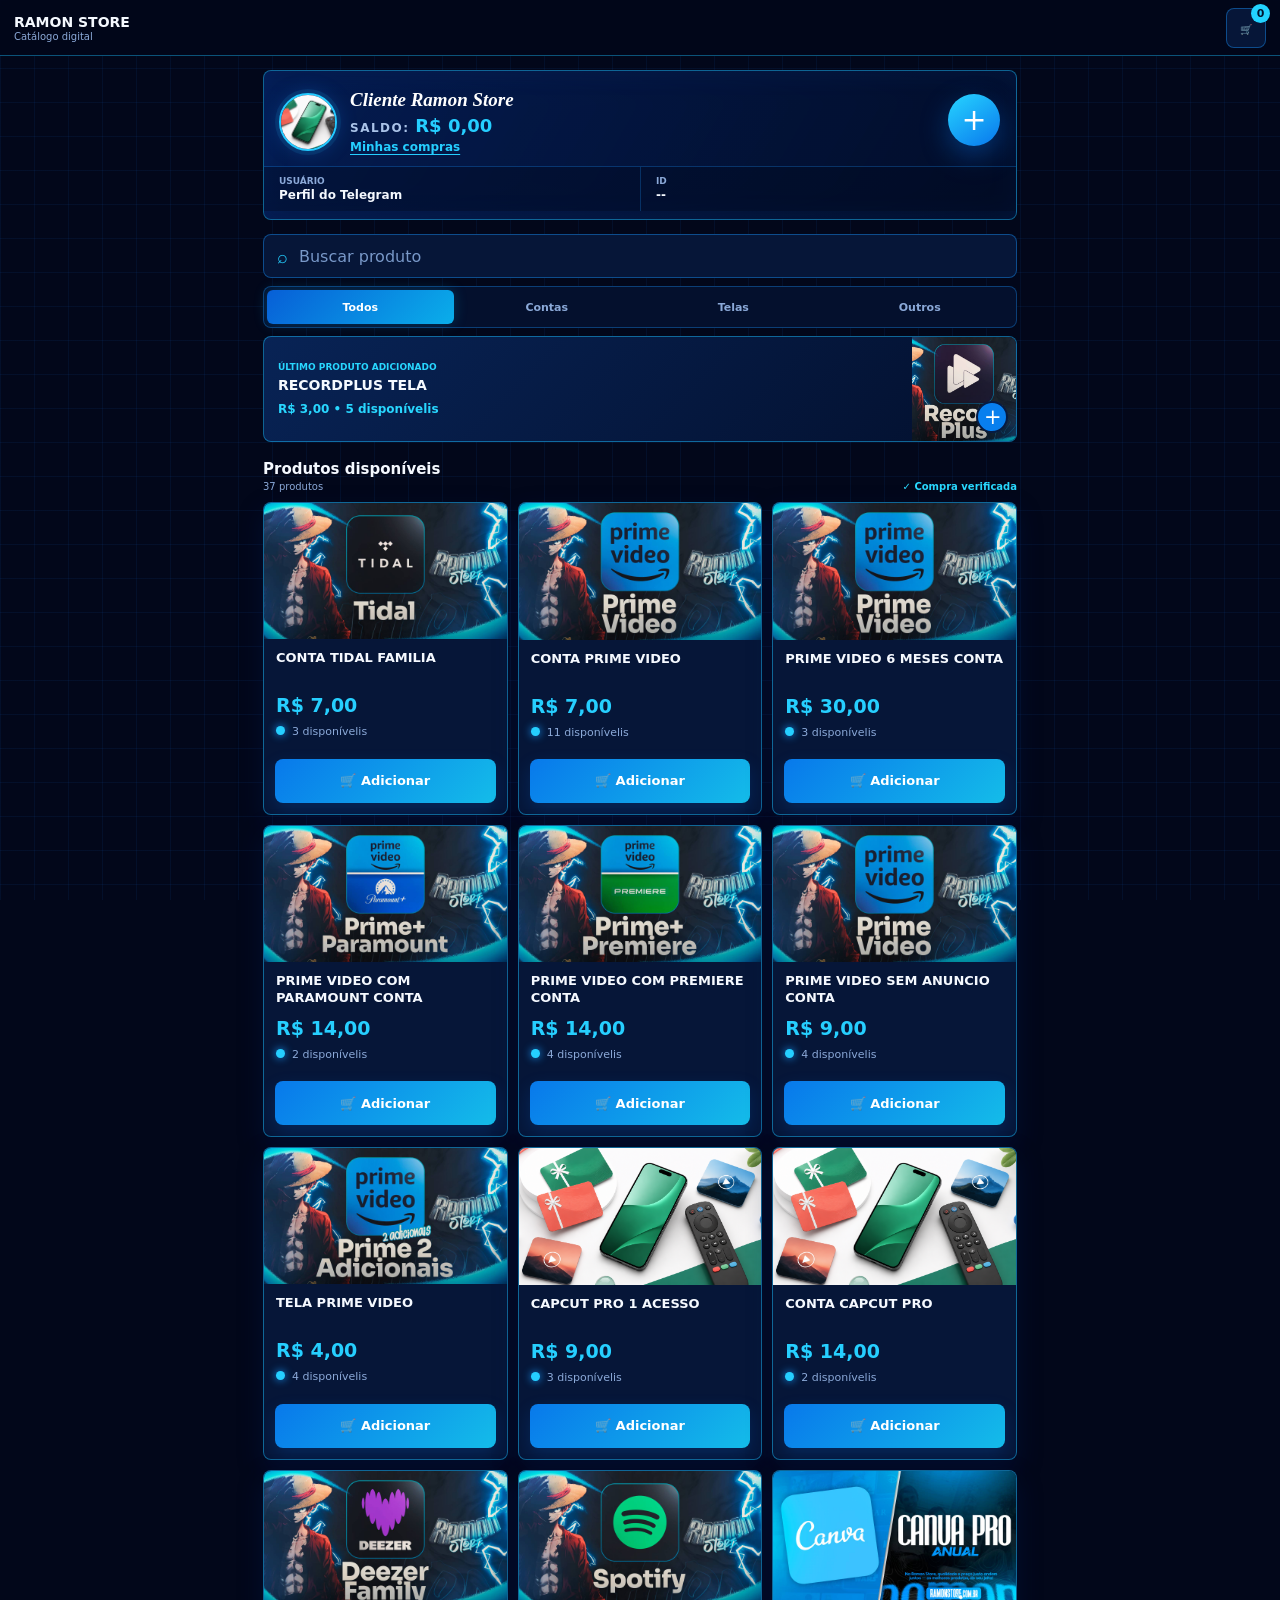
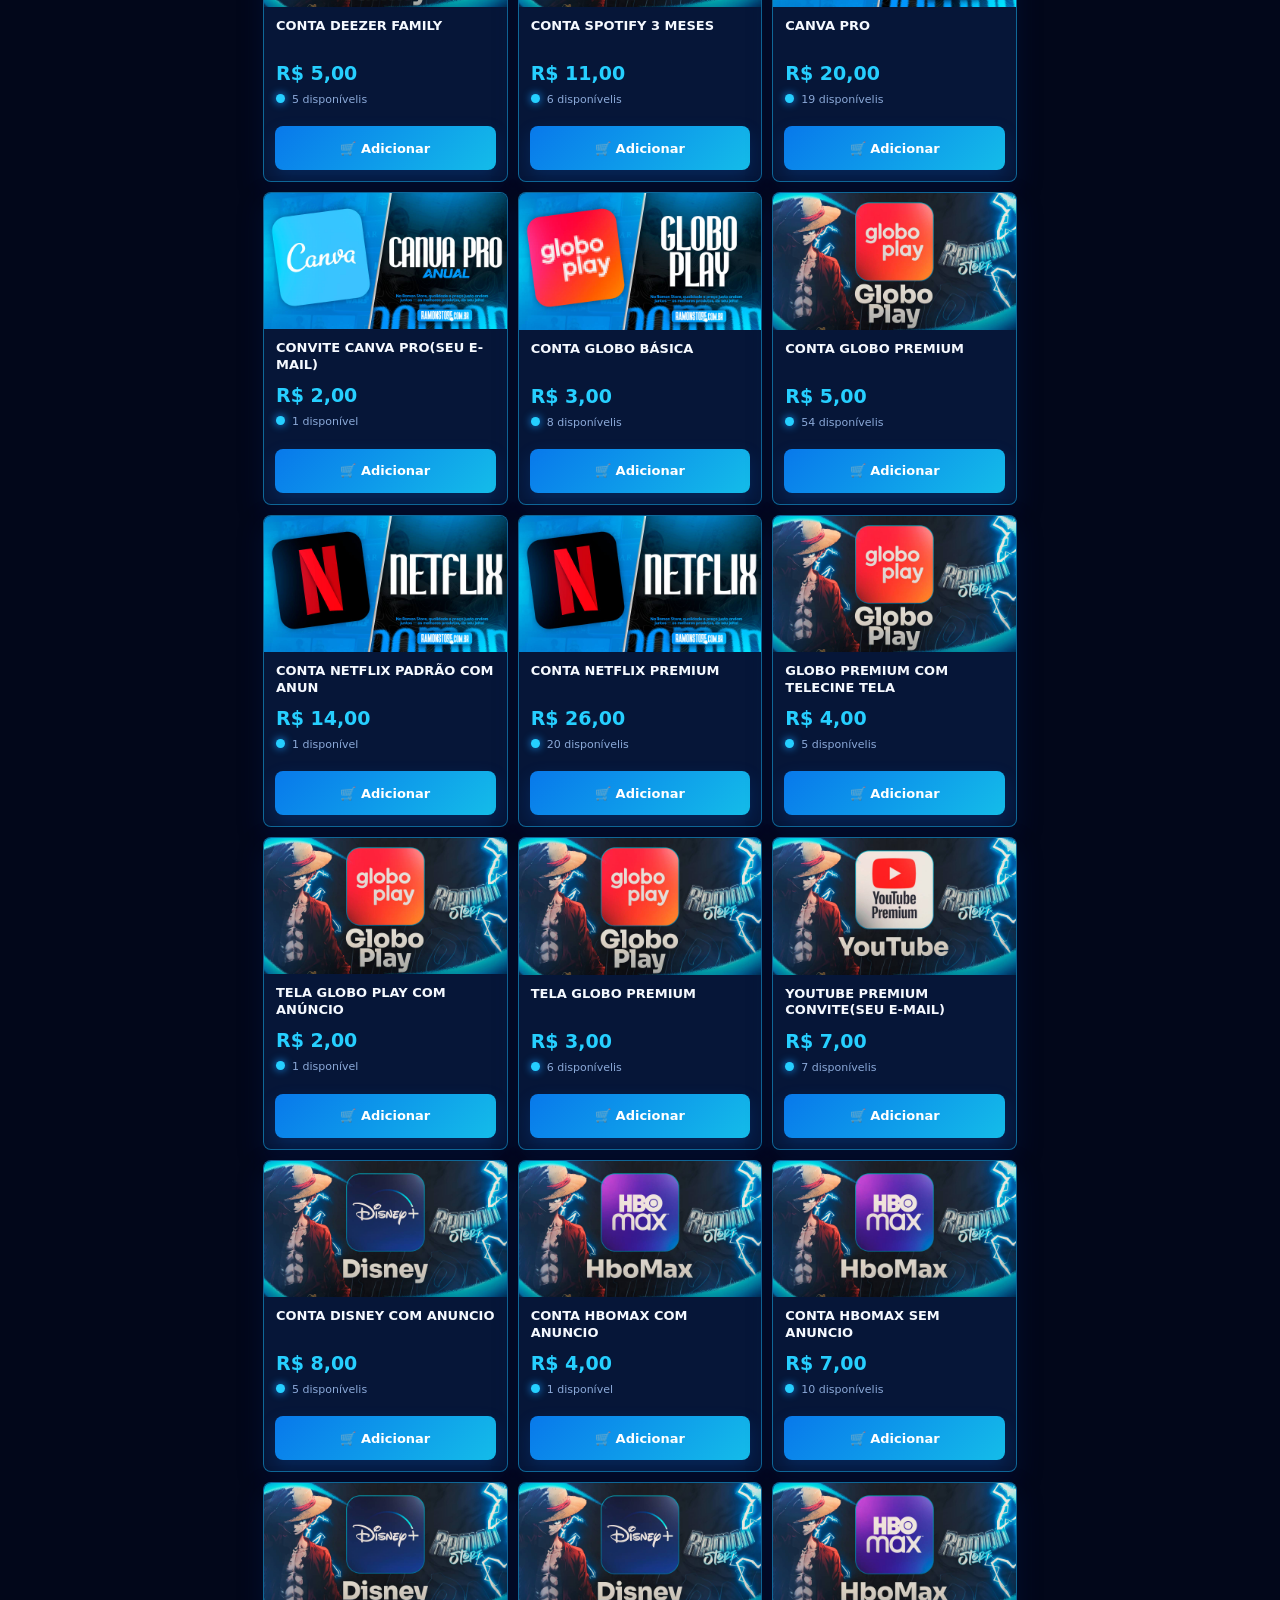
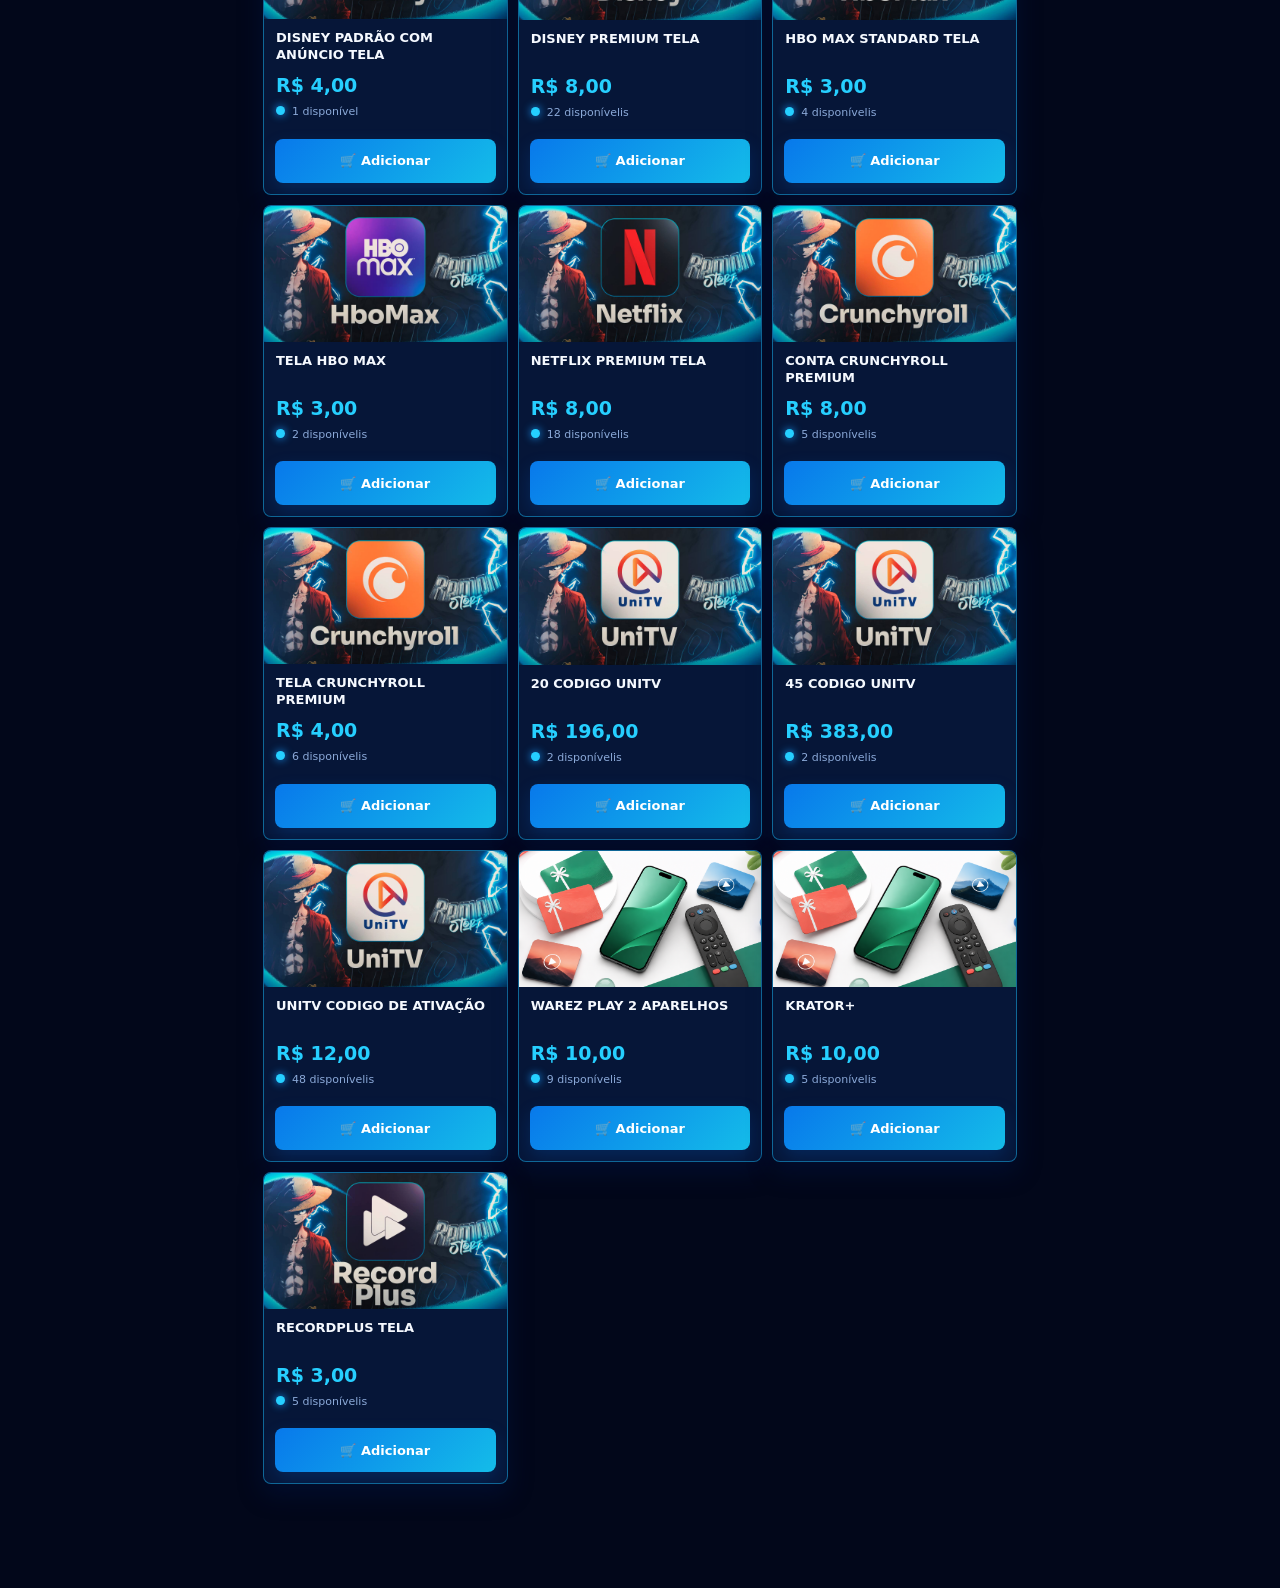
==== commit 464726ee: "Carrega perfil do Telegram e aplica azul neon" ====
--- a/miniapp/index.html
+++ b/miniapp/index.html
@@ -3,9 +3,9 @@
 <head>
   <meta charset="utf-8">
   <meta name="viewport" content="width=device-width, initial-scale=1, viewport-fit=cover">
-  <meta name="theme-color" content="#061f22">
+  <meta name="theme-color" content="#020b24">
   <title>Ramon Store</title>
-  <link rel="stylesheet" href="styles.css?v=20260913-green-app-v1">
+  <link rel="stylesheet" href="styles.css?v=20260914-blue-neon-v1">
   <script src="https://telegram.org/js/telegram-web-app.js"></script>
 </head>
 <body>
@@ -92,6 +92,6 @@
   </aside>
 
   <div class="toast" id="toast" role="status"></div>
-  <script src="app.js?v=20260913-green-app-v1"></script>
+  <script src="app.js?v=20260914-blue-neon-v1"></script>
 </body>
 </html>
--- a/miniapp/styles.css
+++ b/miniapp/styles.css
@@ -7,3 +7,13 @@
 .catalog-heading{display:flex;align-items:end;justify-content:space-between;gap:10px;padding:18px 0 10px}.catalog-heading h2{margin:0;font-size:15px}.catalog-heading p{margin:3px 0 0;color:var(--muted);font-size:10px}.secure{flex:0 0 auto;color:var(--success);font-size:10px;font-weight:750}.product-list{display:grid;grid-template-columns:repeat(2,minmax(0,1fr));gap:10px}.product{min-width:0;overflow:hidden;display:flex;flex-direction:column;border:1px solid rgba(36,212,213,.36);border-radius:8px;background:#072529;box-shadow:0 10px 24px rgba(0,0,0,.18)}.product-image{width:100%;aspect-ratio:16/9;display:block;object-fit:cover;background:#0a3033}.product-body{min-height:112px;padding:11px 12px 6px}.product h3{min-height:34px;margin:0 0 10px;overflow-wrap:anywhere;font-size:13px;line-height:1.3;text-transform:uppercase}.price{display:block;color:var(--accent);font-size:19px}.stock{margin:9px 0 0;color:var(--muted);font-size:11px}.stock span{width:9px;height:9px;display:inline-block;margin-right:7px;border-radius:50%;background:var(--accent)}.product-bottom{margin-top:auto;padding:7px 11px 11px}.add-button{width:100%;min-height:44px;border:0;border-radius:8px;color:#fff;background:linear-gradient(135deg,#1eb8c7,#21cbd5);font-size:13px;font-weight:850}.add-button:active,.checkout:active{background:var(--accent-dark)}.empty{grid-column:1/-1;padding:44px 20px;text-align:center;color:var(--muted)}
 .cart-sheet{position:fixed;inset:0;z-index:30;visibility:hidden}.cart-sheet.open{visibility:visible}.scrim{position:absolute;inset:0;width:100%;border:0;background:rgba(0,0,0,.68);opacity:0;transition:opacity .2s}.cart-sheet.open .scrim{opacity:1}.sheet-panel{position:absolute;left:0;right:0;bottom:0;max-height:84vh;display:flex;flex-direction:column;border:1px solid var(--line);border-bottom:0;border-radius:8px 8px 0 0;background:#07272a;transform:translateY(100%);transition:transform .22s ease}.cart-sheet.open .sheet-panel{transform:translateY(0)}.sheet-handle{width:42px;height:4px;margin:8px auto 2px;border-radius:2px;background:#4f8f91}.sheet-panel header{display:flex;align-items:center;justify-content:space-between;padding:12px 16px;border-bottom:1px solid var(--line)}.sheet-panel header p{margin:0 0 5px;color:var(--accent);font-size:10px;font-weight:850}.sheet-panel h2{margin:0;font-size:21px}.cart-items{overflow:auto;padding:4px 16px}.cart-item{display:grid;grid-template-columns:1fr auto;gap:8px;padding:13px 0;border-bottom:1px solid var(--line)}.cart-item strong{font-size:13px;overflow-wrap:anywhere}.cart-item p{margin:4px 0 0;color:var(--muted);font-size:12px}.stepper{display:grid;grid-template-columns:30px 26px 30px;align-items:center;text-align:center}.stepper button{height:30px;border:1px solid var(--line);color:var(--text);background:#04191b;font-size:17px}.sheet-panel footer{padding:15px 16px calc(15px + env(safe-area-inset-bottom));border-top:1px solid var(--line)}.total{display:flex;justify-content:space-between;margin-bottom:12px;color:var(--muted)}.total strong{color:var(--accent)}.checkout{width:100%;min-height:49px;border:0;border-radius:8px;color:#fff;background:linear-gradient(135deg,#159daf,#21cbd5);font-weight:850}.checkout:disabled{cursor:default;color:#779799;background:#173638}.sheet-panel footer p{margin:8px 0 0;color:var(--muted);text-align:center;font-size:10px}.toast{position:fixed;z-index:50;left:50%;bottom:20px;max-width:calc(100% - 28px);padding:10px 14px;border:1px solid var(--line);border-radius:8px;color:var(--text);background:#0a3033;opacity:0;transform:translate(-50%,12px);pointer-events:none;transition:.2s;font-size:12px;box-shadow:0 18px 40px rgba(0,0,0,.38)}.toast.show{opacity:1;transform:translate(-50%,0)}
 @media(max-width:360px){.user-info>div>strong{font-size:16px}.user-info span strong{font-size:15px}.segments button{font-size:10px}.product h3{font-size:12px}.add-button{font-size:12px}}@media(min-width:620px){main{padding-top:14px}.user-card{margin:0;border:1px solid var(--line);border-radius:8px}.product-list{grid-template-columns:repeat(3,minmax(0,1fr))}.sheet-panel{left:50%;right:auto;width:min(520px,100%);transform:translate(-50%,100%)}.cart-sheet.open .sheet-panel{transform:translate(-50%,0)}}
+
+/* Azul neon */
+:root{--bg:#02071a;--surface:#061638;--surface2:#092354;--text:#f5f9ff;--muted:#8ba9d8;--line:rgba(25,150,255,.42);--accent:#19bfff;--accent-dark:#066ee8;--success:#28d7ff}
+body{background:#02071a}.grid-bg{background-color:#02071a;background-image:linear-gradient(rgba(18,120,255,.07) 1px,transparent 1px),linear-gradient(90deg,rgba(18,120,255,.07) 1px,transparent 1px)}
+.topbar{background:rgba(2,7,26,.95);border-bottom-color:rgba(25,191,255,.42)}.cart-button,.icon-button{background:#061638}.cart-button b{color:#00142e;background:#22d3ff}
+.user-card{background:linear-gradient(120deg,#06163b,#03102c);border-color:rgba(25,191,255,.48);box-shadow:inset 0 0 28px rgba(0,102,255,.11)}.user-cover{background:linear-gradient(120deg,rgba(7,47,130,.82),rgba(2,7,26,.96))}.user-info img{border-color:#23caff;background:#071d4a;box-shadow:0 0 0 4px rgba(35,202,255,.1),0 0 20px rgba(24,137,255,.28)}.user-info span{color:#aac3e8}.user-info span strong,.user-info a{color:#25ceff}.quick-add{background:linear-gradient(145deg,#27d5ff,#0877ed);box-shadow:0 10px 28px rgba(7,119,237,.38)}.user-stats{border-top-color:rgba(25,150,255,.25)}.user-stats div{background:rgba(1,8,31,.38)}.user-stats div+div{border-left-color:rgba(25,150,255,.25)}
+.search{background:#061638}.search span{color:#24cfff}.search input::placeholder{color:#7898c8}.segments{border-color:rgba(25,150,255,.35);background:#04102d}.segments button.active{background:linear-gradient(135deg,#075fd7,#0aaeea);box-shadow:0 0 14px rgba(10,174,234,.24)}
+.featured-product{border-color:rgba(25,191,255,.48);background:linear-gradient(135deg,#082355,#03102e)}.featured-product span,.featured-product p{color:#28d7ff}.featured-add{border-color:#061b43;background:#087fee}
+.secure{color:#29d9ff}.product{border-color:rgba(25,191,255,.48);background:#061638;box-shadow:0 10px 24px rgba(0,25,85,.34)}.product-image{background:#071d48}.price{color:#26cfff}.stock span{background:#25cfff;box-shadow:0 0 8px #159cff}.add-button{background:linear-gradient(135deg,#0879eb,#14bce9);box-shadow:0 7px 18px rgba(6,110,232,.2)}
+.sheet-panel{background:#041330}.sheet-handle{background:#318ae0}.stepper button{background:#020b24}.total strong{color:#25cfff}.checkout{background:linear-gradient(135deg,#076ee8,#18bde8)}.checkout:disabled{color:#718bb7;background:#12244b}.toast{background:#082153}
